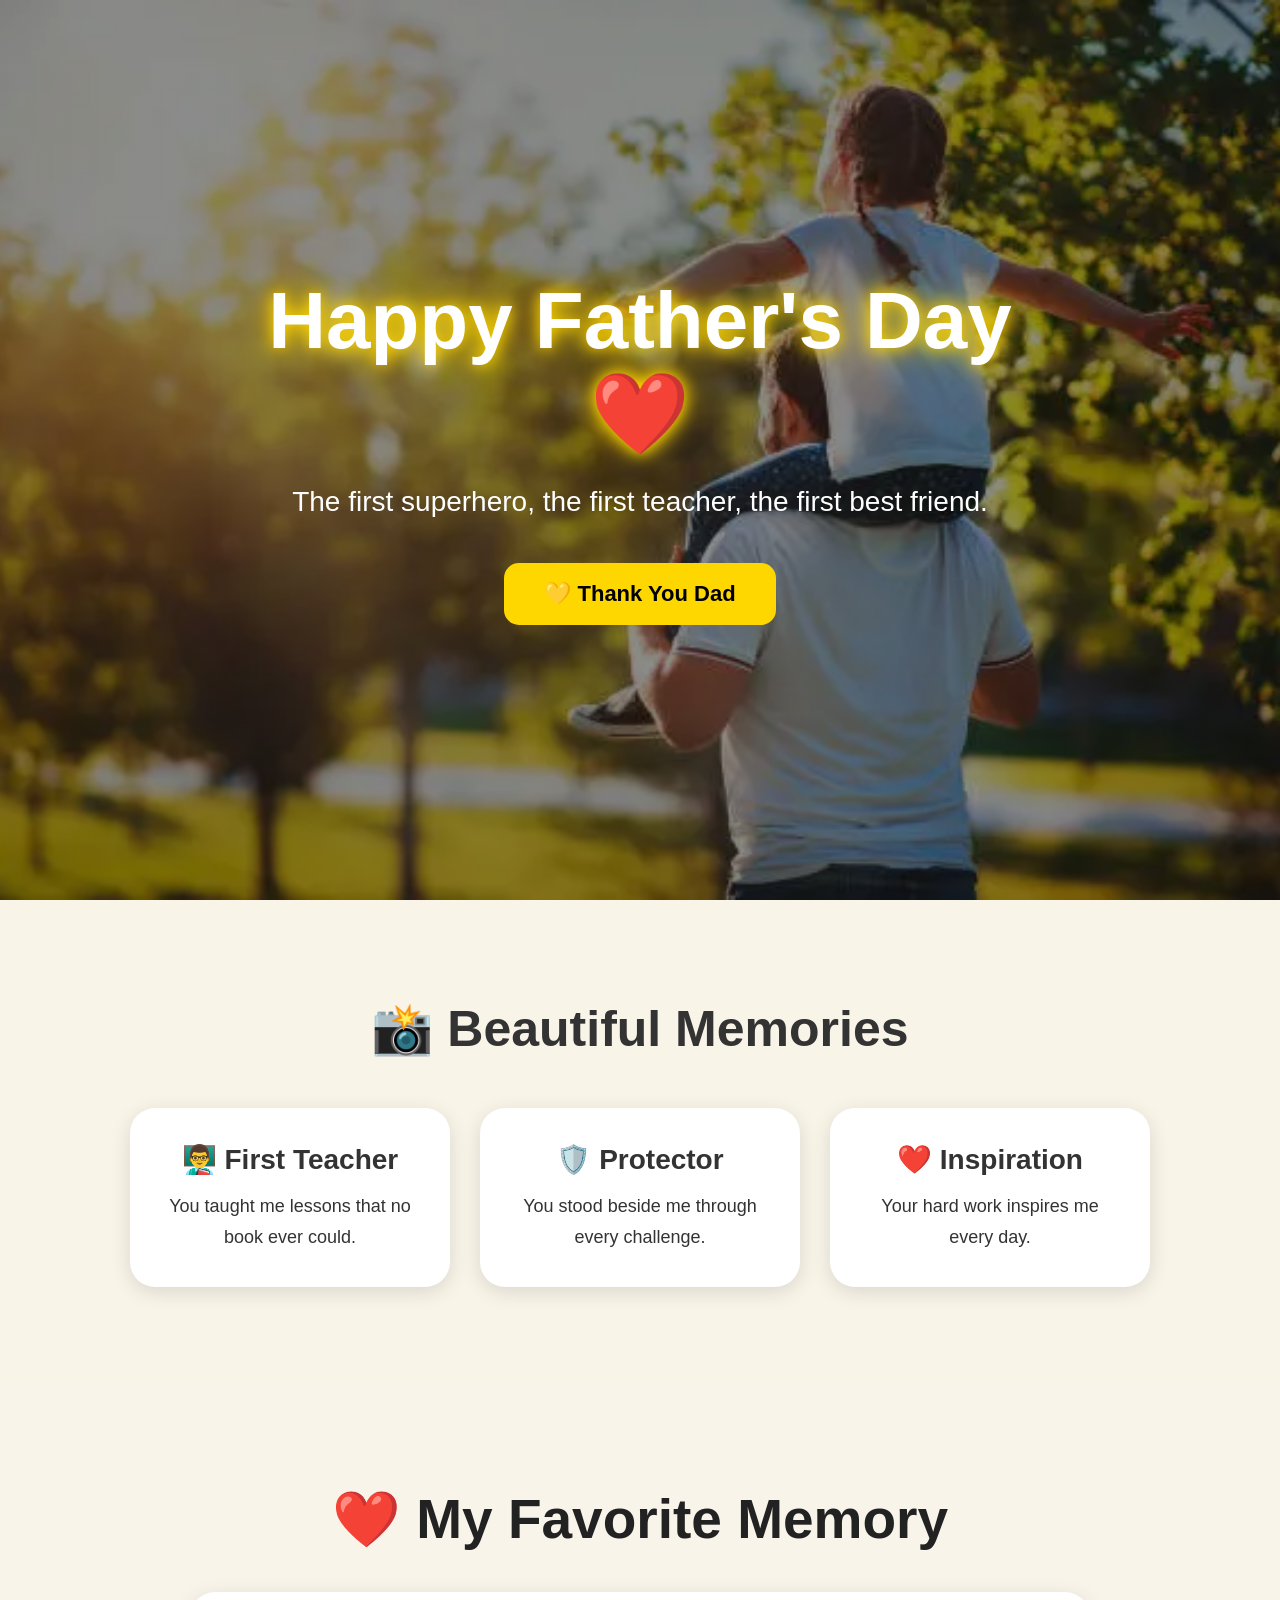
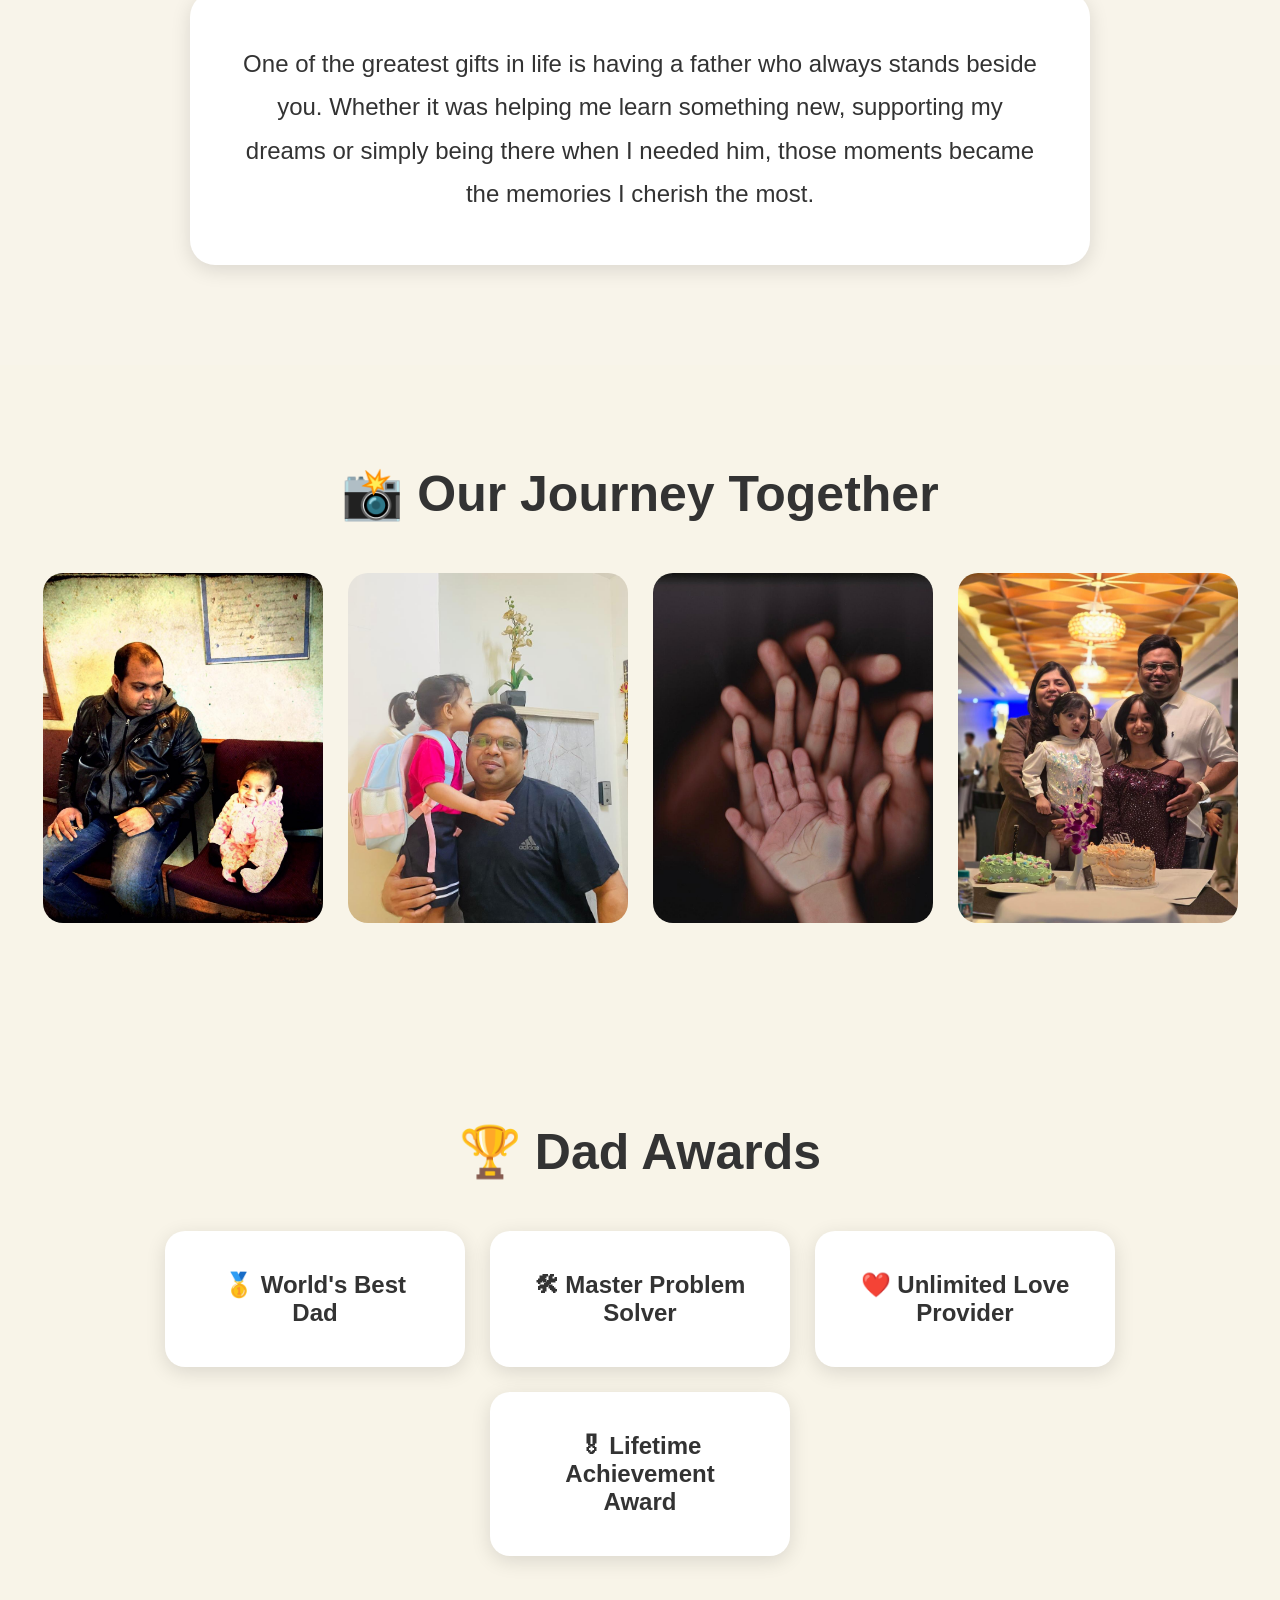
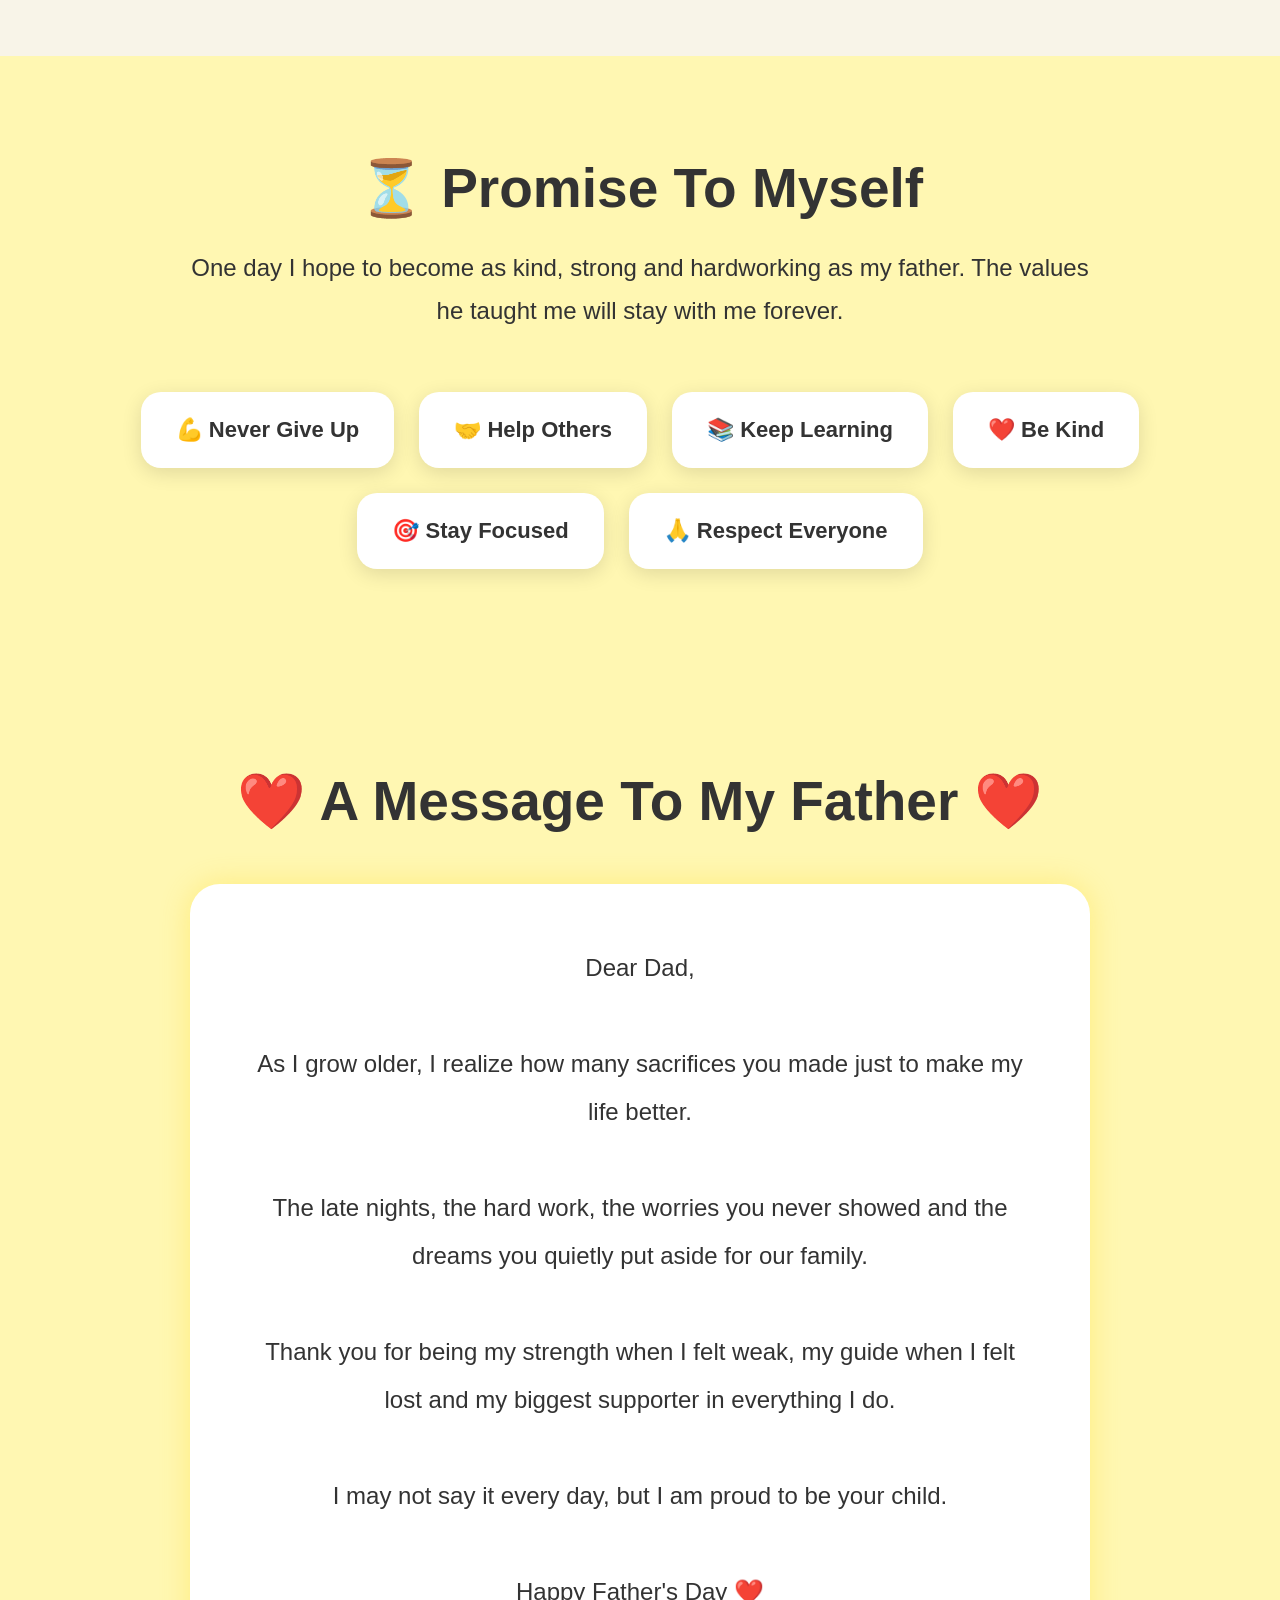
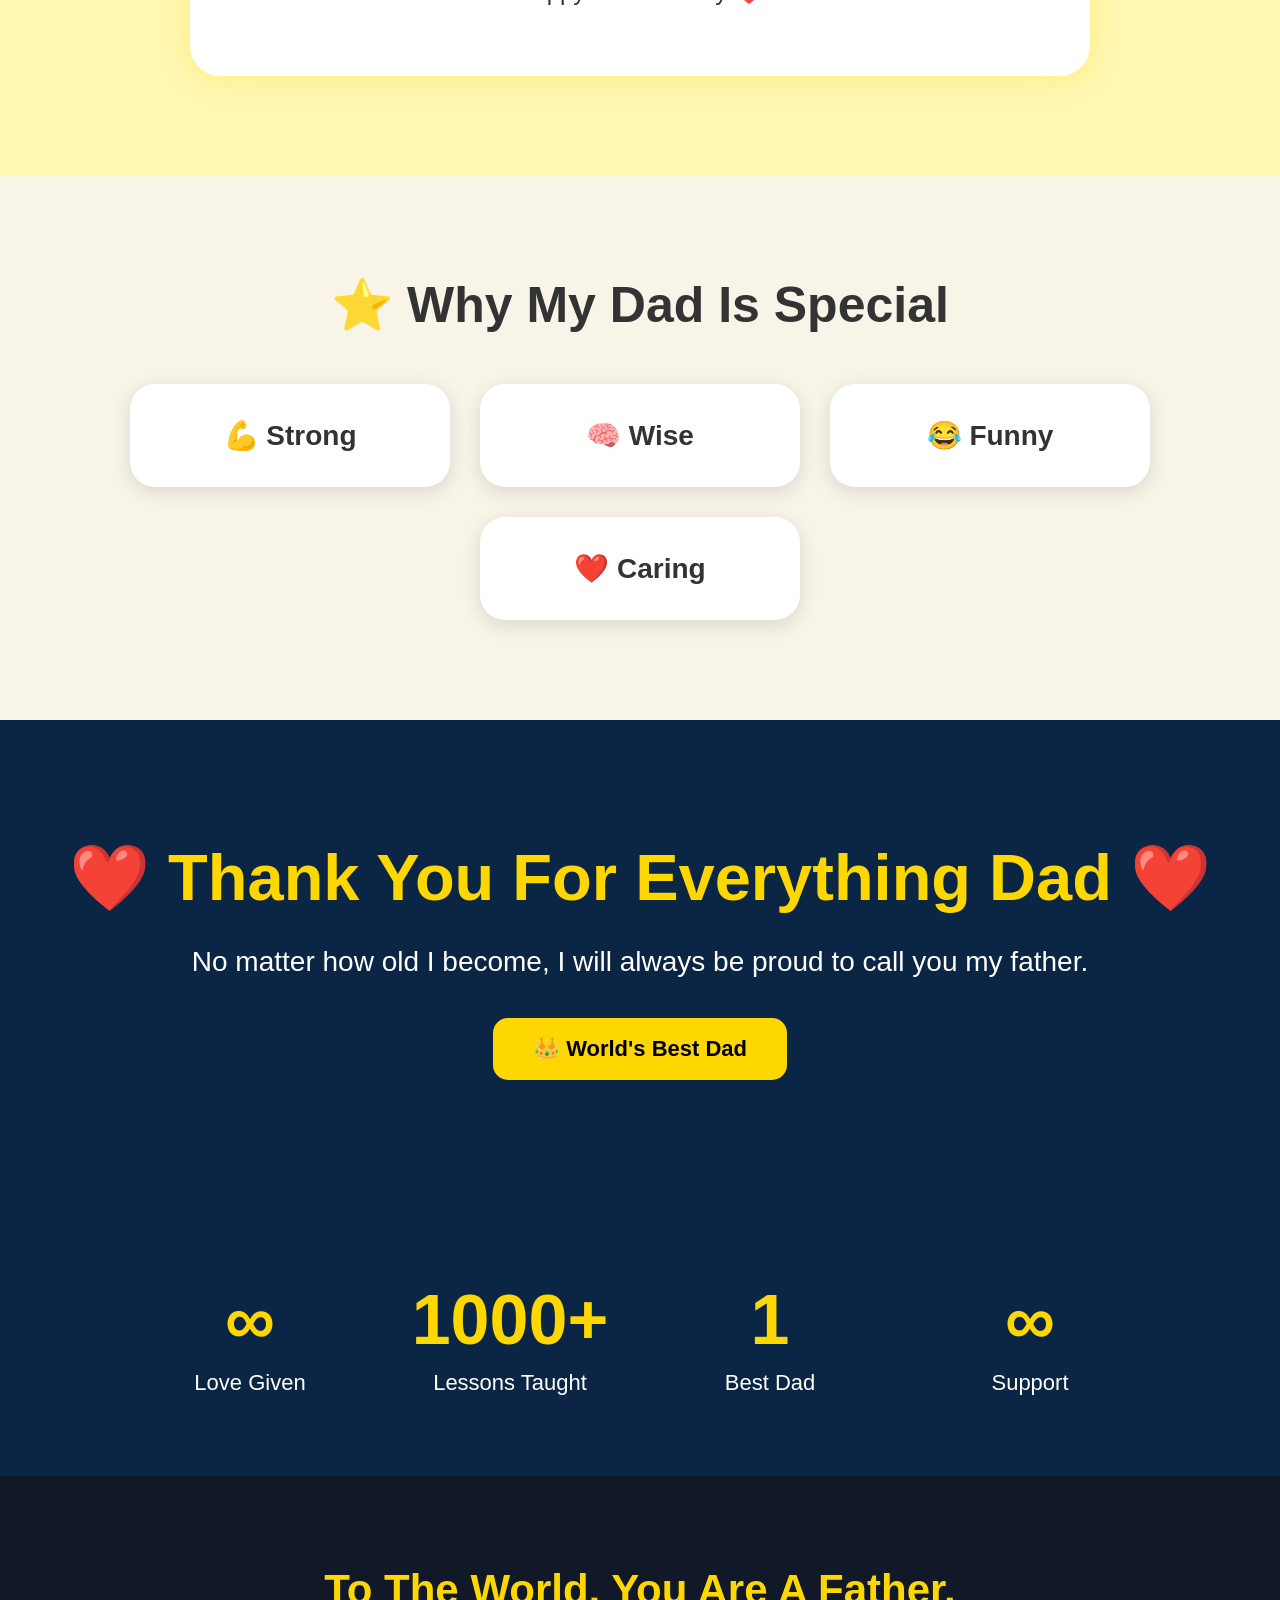
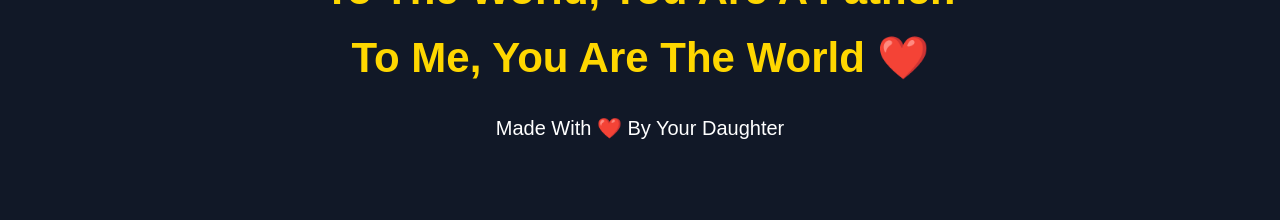
==== index.html @ c0ed647f "Rename Father.html to index.html" ====
<!DOCTYPE html>
<html lang="en">

<head>
    <meta charset="UTF-8">
    <meta name="viewport" content="width=device-width, initial-scale=1.0">
    <title>Happy Father's Day ❤️</title>
    <link rel="stylesheet" href="Father.css">
</head>

<body>
    <section class="hero">
        <div class="overlay">
            <h1>Happy Father's Day ❤️</h1>
            <p>
                The first superhero, the first teacher,
                the first best friend.
            </p>

            <button onclick="openLovePopup()">
                💛 Thank You Dad
            </button>
        </div>
    </section>

    <section class="memories">
        <h2>📸 Beautiful Memories</h2>
        <div class="cards">
            <div class="card">
                <h3>👨‍🏫 First Teacher</h3>
                <p>
                    You taught me lessons that no book ever could.
                </p>
            </div>

            <div class="card">
                <h3>🛡️ Protector</h3>
                <p>
                    You stood beside me through every challenge.
                </p>
            </div>

            <div class="card">
                <h3>❤️ Inspiration</h3>
                <p>
                    Your hard work inspires me every day.
                </p>
            </div>
        </div>
    </section>

    <section class="memory-story">
        <h2>❤️ My Favorite Memory</h2>
        <div class="story-box">
            <p>
                One of the greatest gifts in life is having a father who
                always stands beside you.

                Whether it was helping me learn something new,
                supporting my dreams or simply being there when I needed him,
                those moments became the memories I cherish the most.
            </p>
        </div>
    </section>

    <section class="gallery">
        <h2>📸 Our Journey Together</h2>

        <div class="gallery-container">
            <img src="Dad1.jpeg">
            <img src="Dad2.jpeg">
            <img src="Dad3.jpeg">
            <img src="Dad4.jpeg">
        </div>
    </section>

    <section class="awards">
        <h2>🏆 Dad Awards</h2>
        <div class="award-cards">
            <div class="award-card">
                🥇 World's Best Dad
            </div>

            <div class="award-card">
                🛠 Master Problem Solver
            </div>

            <div class="award-card">
                ❤️ Unlimited Love Provider
            </div>

            <div class="award-card">
                🎖 Lifetime Achievement Award
            </div>
        </div>
    </section>

    <section class="dad-values">
        <h2>⏳ Promise To Myself</h2>
        <p class="promise-text">
            One day I hope to become as kind, strong and hardworking
            as my father. The values he taught me will stay with me forever.
        </p>

        <div class="values-container">
            <div class="value-card">💪 Never Give Up</div>
            <div class="value-card">🤝 Help Others</div>
            <div class="value-card">📚 Keep Learning</div>
            <div class="value-card">❤️ Be Kind</div>
            <div class="value-card">🎯 Stay Focused</div>
            <div class="value-card">🙏 Respect Everyone</div>
        </div>
    </section>

    <section class="emotional-section">
        <h2>❤️ A Message To My Father ❤️</h2>

        <div class="emotional-box">
            <p>
                Dear Dad,
                <br><br>
                As I grow older, I realize how many sacrifices you made
                just to make my life better.
                <br><br>
                The late nights, the hard work, the worries you never
                showed and the dreams you quietly put aside for our family.
                <br><br>
                Thank you for being my strength when I felt weak,
                my guide when I felt lost and my biggest supporter
                in everything I do.
                <br><br>
                I may not say it every day,
                but I am proud to be your child.
                <br><br>
                Happy Father's Day ❤️
            </p>
        </div>
    </section>

    <section class="special">
        <h2>⭐ Why My Dad Is Special</h2>
        <div class="cards">
            <div class="card">💪 Strong</div>
            <div class="card">🧠 Wise</div>
            <div class="card">😂 Funny</div>
            <div class="card">❤️ Caring</div>
        </div>
    </section>

    <section class="final-thanks">
        <h1>❤️ Thank You For Everything Dad ❤️</h1>

        <p>
            No matter how old I become,
            I will always be proud to call you my father.
        </p>

        <button>
            👑 World's Best Dad
        </button>
    </section>

    <section class="impact">
        <div class="impact-box">
            <h1>∞</h1>
            <p>Love Given</p>
        </div>

        <div class="impact-box">
            <h1>1000+</h1>
            <p>Lessons Taught</p>
        </div>

        <div class="impact-box">
            <h1>1</h1>
            <p>Best Dad</p>
        </div>

        <div class="impact-box">
            <h1>∞</h1>
            <p>Support</p>
        </div>
    </section>

    <footer>
        <h2>
            To The World, You Are A Father.
            <br>
            To Me, You Are The World ❤️
        </h2>
        <p>
            Made With ❤️ By Your Daughter
        </p>
    </footer>

    <div class="popup" id="lovePopup">
        <div class="popup-content">
            <span class="close" onclick="closeLovePopup()">
                ×
            </span>

            <h2>❤️ Thank You Dad ❤️</h2>
            <p>
                You are my first hero,
                my greatest teacher
                and my forever inspiration.
                <br><br>
                Happy Father's Day 💛
            </p>
        </div>
    </div>

    <script src="Father.js"></script>
</body>
</html>
---- Father.css ----
* {
    margin: 0;
    padding: 0;
    box-sizing: border-box;
    font-family: Arial, sans-serif;
}

body {
    background: #f8f4e8;
    color: #333;
}

/* HERO */
.hero {
    height: 100vh;
    background:
        linear-gradient(rgba(0, 0, 0, .45),
            rgba(0, 0, 0, .45)),
        url("hero.webp") center/cover;
    display: flex;
    justify-content: center;
    align-items: center;
    text-align: center;
    color: white;
}

.overlay {
    max-width: 900px;
    padding: 20px;
}

.hero h1 {
    font-size: 80px;
    margin-bottom: 20px;
    text-shadow:
        0 0 15px gold,
        0 0 30px gold;
}

.hero p {
    font-size: 28px;
    margin-bottom: 40px;
    line-height: 1.5;
}

.hero button {
    background: #ffd700;
    border: none;
    padding: 18px 40px;
    border-radius: 15px;
    font-size: 22px;
    font-weight: bold;
    cursor: pointer;
    transition: .3s;
}

.hero button:hover {
    transform: scale(1.08);
    box-shadow:
        0 0 20px gold,
        0 0 40px gold;
}

/* MEMORIES */
.memories {
    padding: 100px 40px;
    text-align: center;
}

.memories h2 {
    font-size: 50px;
    margin-bottom: 50px;
}

.cards {
    display: flex;
    justify-content: center;
    gap: 30px;
    flex-wrap: wrap;
}

.card {
    width: 320px;
    background: white;
    padding: 35px;
    border-radius: 25px;
    box-shadow:
        0 5px 20px rgba(0, 0, 0, .12);
    transition: .3s;
}

.card:hover {
    transform: translateY(-10px);
    box-shadow:
        0 0 25px gold;
}

.card h3 {
    margin-bottom: 15px;
    font-size: 28px;
}

.card p {
    font-size: 18px;
    line-height: 1.7;
}

/* LETTER */
.letter {
    padding: 100px 20px;
    display: flex;
    justify-content: center;
}

.letter-box {
    max-width: 900px;
    background: rgba(255, 255, 255, .85);
    backdrop-filter: blur(10px);
    padding: 50px;
    border-radius: 30px;
    text-align: center;
    box-shadow:
        0 0 30px rgba(255, 215, 0, .25);
}

.letter-box h2 {
    font-size: 45px;
    margin-bottom: 30px;
}

.letter-box p {
    font-size: 22px;
    line-height: 2;
}

/* SPECIAL */
.special {
    padding: 100px 20px;
    text-align: center;
}

.special h2 {
    font-size: 50px;
    margin-bottom: 50px;
}

.special .card {
    font-size: 28px;
    font-weight: bold;
}

/* IMPACT */
.impact {
    background: #0b2545;
    color: white;
    padding: 80px 20px;
    display: flex;
    justify-content: center;
    gap: 60px;
    flex-wrap: wrap;
    text-align: center;
}

.impact-box {
    min-width: 200px;
}

.impact-box h1 {
    font-size: 70px;
    color: #ffd700;
    margin-bottom: 10px;
}

.impact-box p {
    font-size: 22px;
}

/* FOOTER */
footer {
    background: #111827;
    color: white;
    text-align: center;
    padding: 80px 20px;
}

footer h2 {
    font-size: 42px;
    line-height: 1.6;
    margin-bottom: 25px;
    color: #ffd700;
}

footer p {
    font-size: 20px;
}

/* POPUP */
.popup {
    display: none;
    position: fixed;
    top: 0;
    left: 0;
    width: 100%;
    height: 100%;
    background: rgba(0, 0, 0, .75);
    justify-content: center;
    align-items: center;
    z-index: 9999;
}

.popup-content {
    background: white;
    width: 500px;
    padding: 40px;
    border-radius: 25px;
    text-align: center;
    position: relative;
}

.popup-content h2 {
    font-size: 35px;
    margin-bottom: 20px;
}

.popup-content p {
    font-size: 22px;
    line-height: 1.8;
}

.close {
    position: absolute;
    top: 15px;
    right: 25px;
    font-size: 35px;
    cursor: pointer;
}

/* MOBILE */
@media(max-width:768px) {
    .hero h1 {
        font-size: 50px;
    }

    .hero p {
        font-size: 20px;
    }

    .memories h2,
    .special h2,
    .letter-box h2 {
        font-size: 35px;
    }

    .impact-box h1 {
        font-size: 50px;
    }

    footer h2 {
        font-size: 30px;
    }
}

.emotional-section {
    padding: 100px 20px;
    text-align: center;
    background: #fff7b2;
}

.emotional-section h2 {
    font-size: 55px;
    margin-bottom: 50px;
}

.emotional-box {
    max-width: 900px;
    margin: auto;
    background: white;
    padding: 60px;
    border-radius: 30px;
    box-shadow:
        0 0 30px rgba(255, 215, 0, .3);
}

.emotional-box p {
    font-size: 24px;
    line-height: 2;
}

.gallery {
    padding: 100px 20px;
    text-align: center;
}

.gallery h2 {
    font-size: 50px;
    margin-bottom: 50px;
}

.gallery-container {
    display: flex;
    justify-content: center;
    gap: 25px;
    flex-wrap: wrap;
}

.gallery-container img {
    width: 280px;
    height: 350px;
    object-fit: cover;
    border-radius: 20px;
    transition: .3s;
}

.gallery-container img:hover {
    transform: scale(1.05);
    box-shadow:
        0 0 25px gold;
}

.awards {
    padding: 100px 20px;
    text-align: center;
}

.awards h2 {
    font-size: 50px;
    margin-bottom: 50px;
}

.award-cards {
    display: flex;
    justify-content: center;
    gap: 25px;
    flex-wrap: wrap;
}

.award-card {
    width: 300px;
    background: white;
    padding: 40px;
    border-radius: 20px;
    font-size: 24px;
    font-weight: bold;
    transition: .3s;
    box-shadow:
        0 5px 20px rgba(0, 0, 0, .12);
}

.award-card:hover {
    transform: translateY(-10px);
    box-shadow:
        0 0 25px gold;
}

.final-thanks {
    background: #0b2545;
    color: white;
    text-align: center;
    padding: 120px 20px;
}

.final-thanks h1 {
    font-size: 65px;
    margin-bottom: 30px;
    color: #ffd700;
}

.final-thanks p {
    font-size: 28px;
    margin-bottom: 40px;
}

.final-thanks button {
    background: #ffd700;
    border: none;
    padding: 18px 40px;
    border-radius: 15px;
    font-size: 22px;
    font-weight: bold;
}

.dad-values {
    padding: 100px 20px;
    text-align: center;
    background: #fff7b2;
}

.dad-values h2 {
    font-size: 55px;
    margin-bottom: 25px;
}

.promise-text {
    max-width: 900px;
    margin: auto;
    font-size: 24px;
    line-height: 1.8;
    margin-bottom: 60px;
}

.values-container {
    display: flex;
    justify-content: center;
    gap: 25px;
    flex-wrap: wrap;
}

.value-card {
    background: white;
    padding: 25px 35px;
    border-radius: 20px;
    font-size: 22px;
    font-weight: bold;
    box-shadow: 0 5px 20px rgba(0, 0, 0, .12);
    transition: .3s;
}

.value-card:hover {
    transform: translateY(-8px);
    box-shadow: 0 0 20px gold;
}

.memory-story {
    padding: 100px 20px;
    text-align: center;
    background: #f8f4ea;
}

.memory-story h2 {
    font-size: 55px;
    margin-bottom: 40px;
    color: #222;
}

.story-box {
    max-width: 900px;
    margin: auto;
    background: white;
    padding: 50px;
    border-radius: 25px;
    box-shadow: 0 5px 20px rgba(0, 0, 0, .12);
}

.story-box p {
    font-size: 24px;
    line-height: 1.8;
    color: #333;
}

/*IT WAS 701 LINES OF CODE BEFORE*/
/*I DELETED 252 LINES FROM THIS(EXCESS LINES)*/
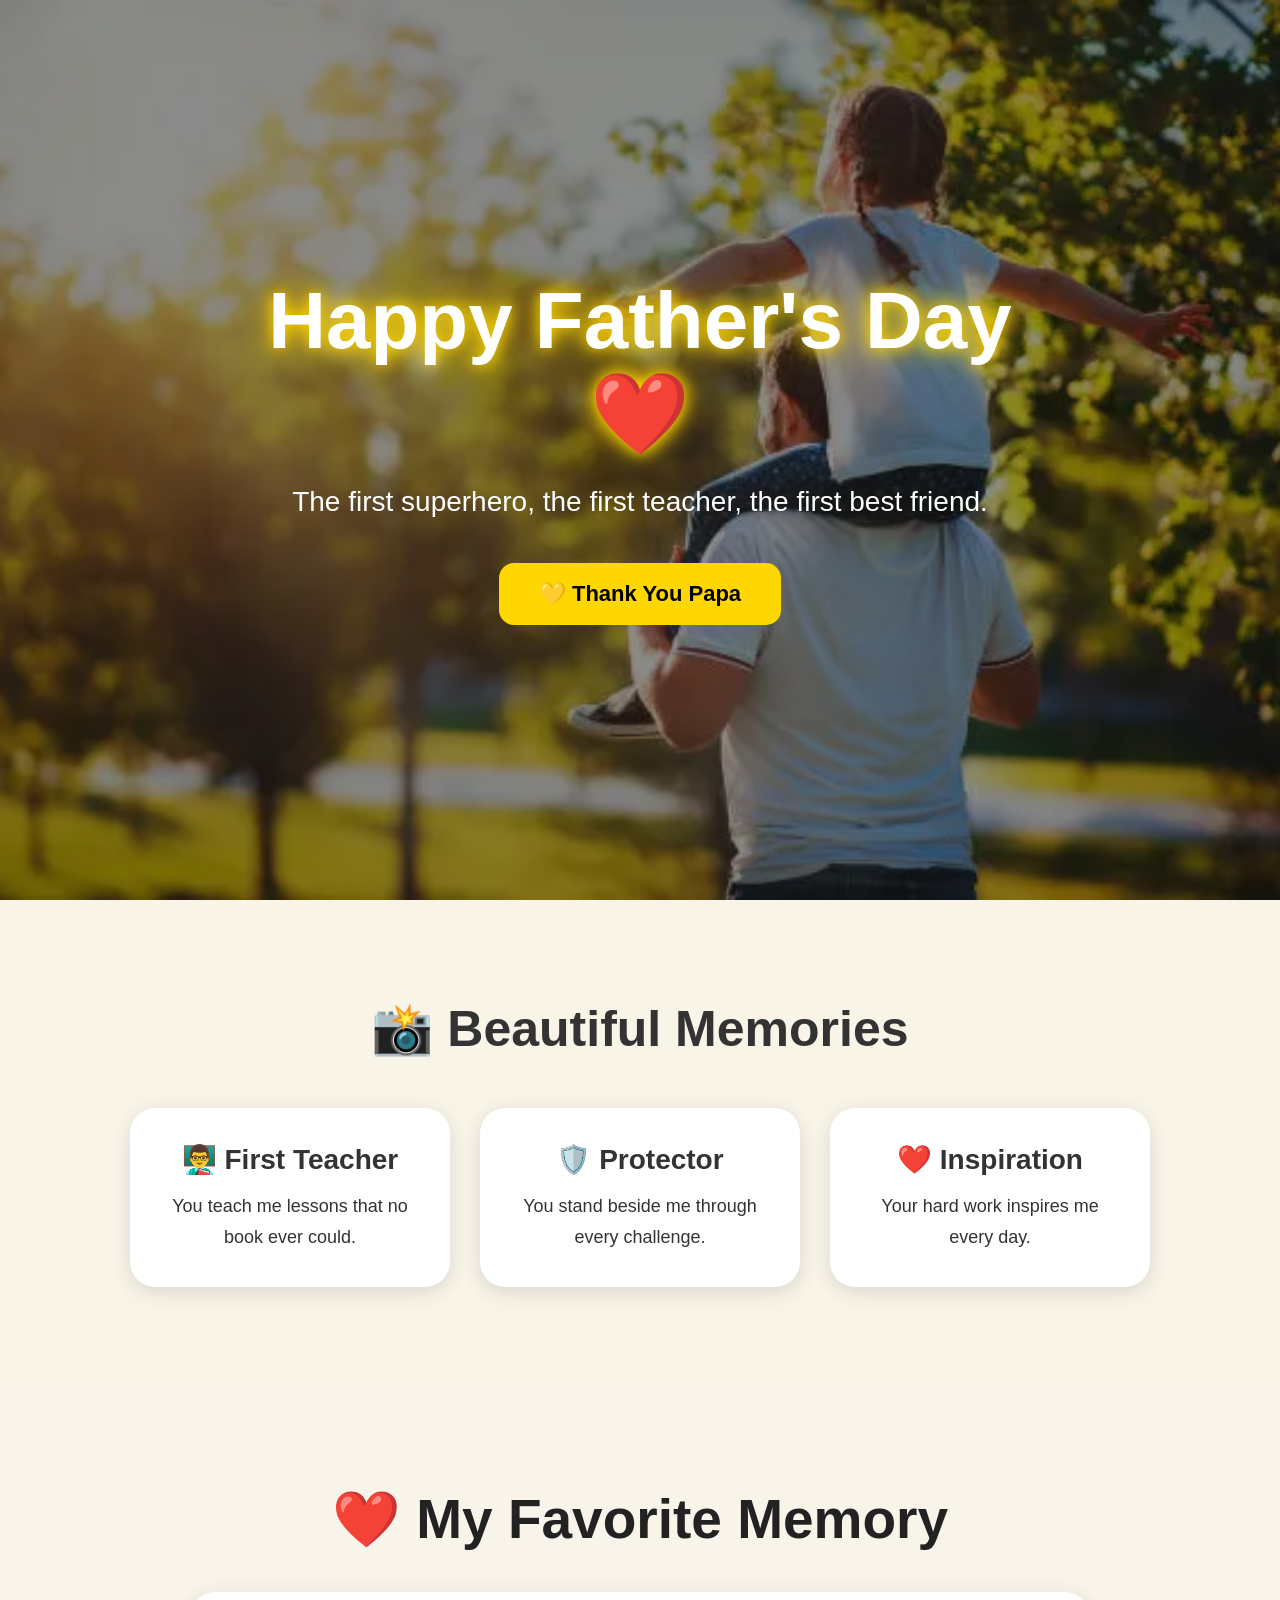
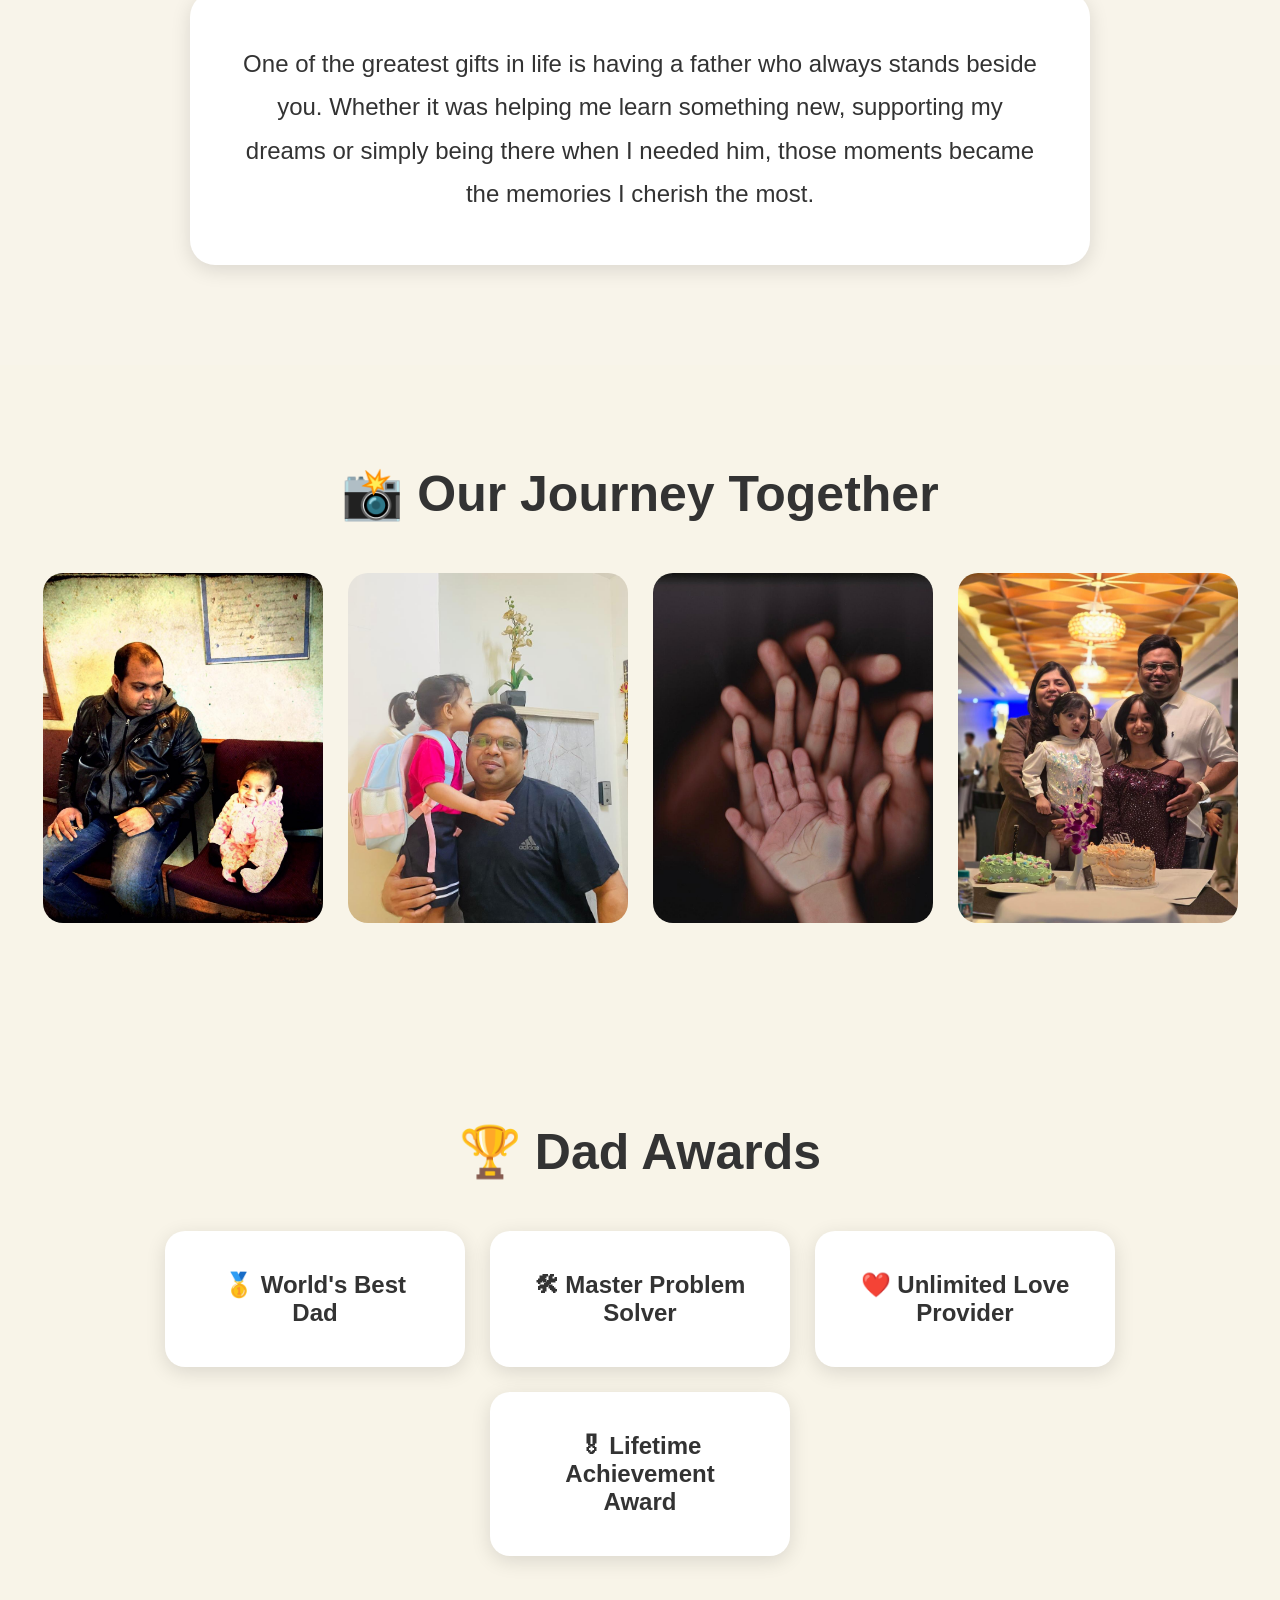
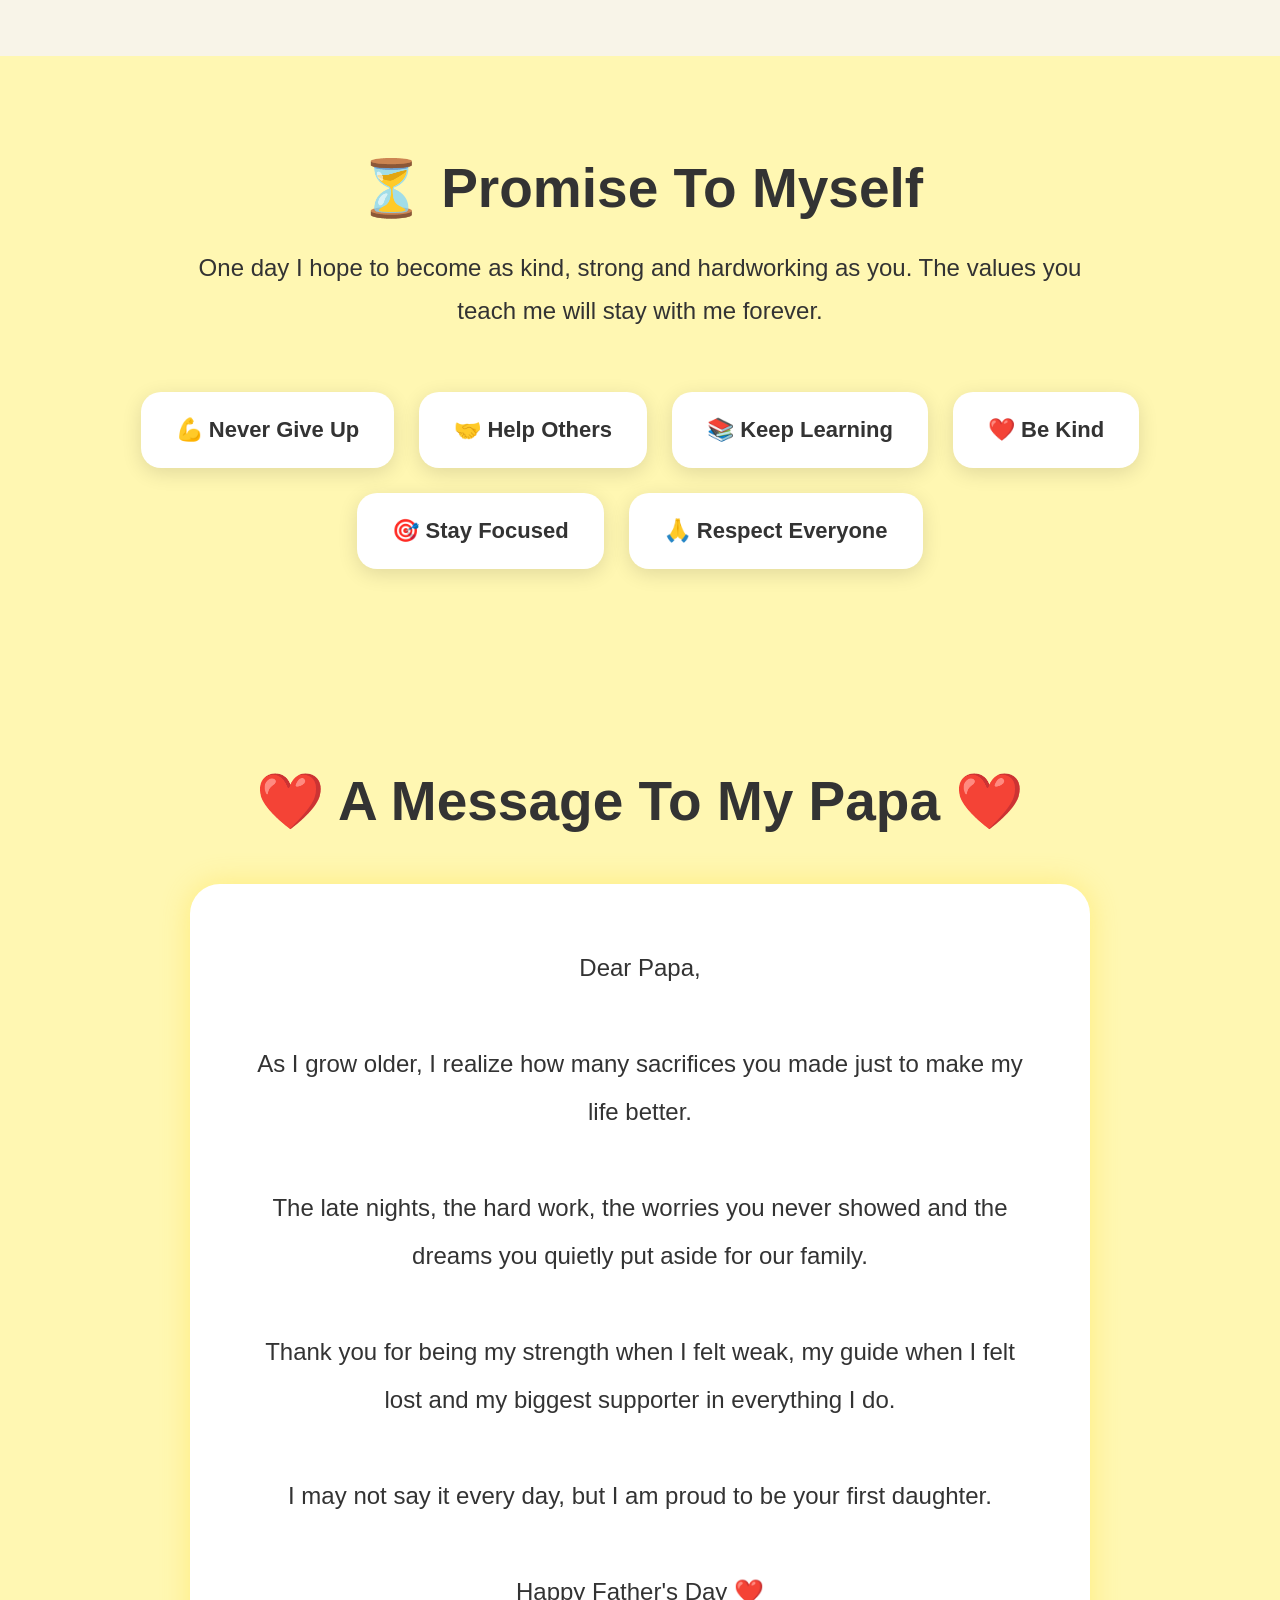
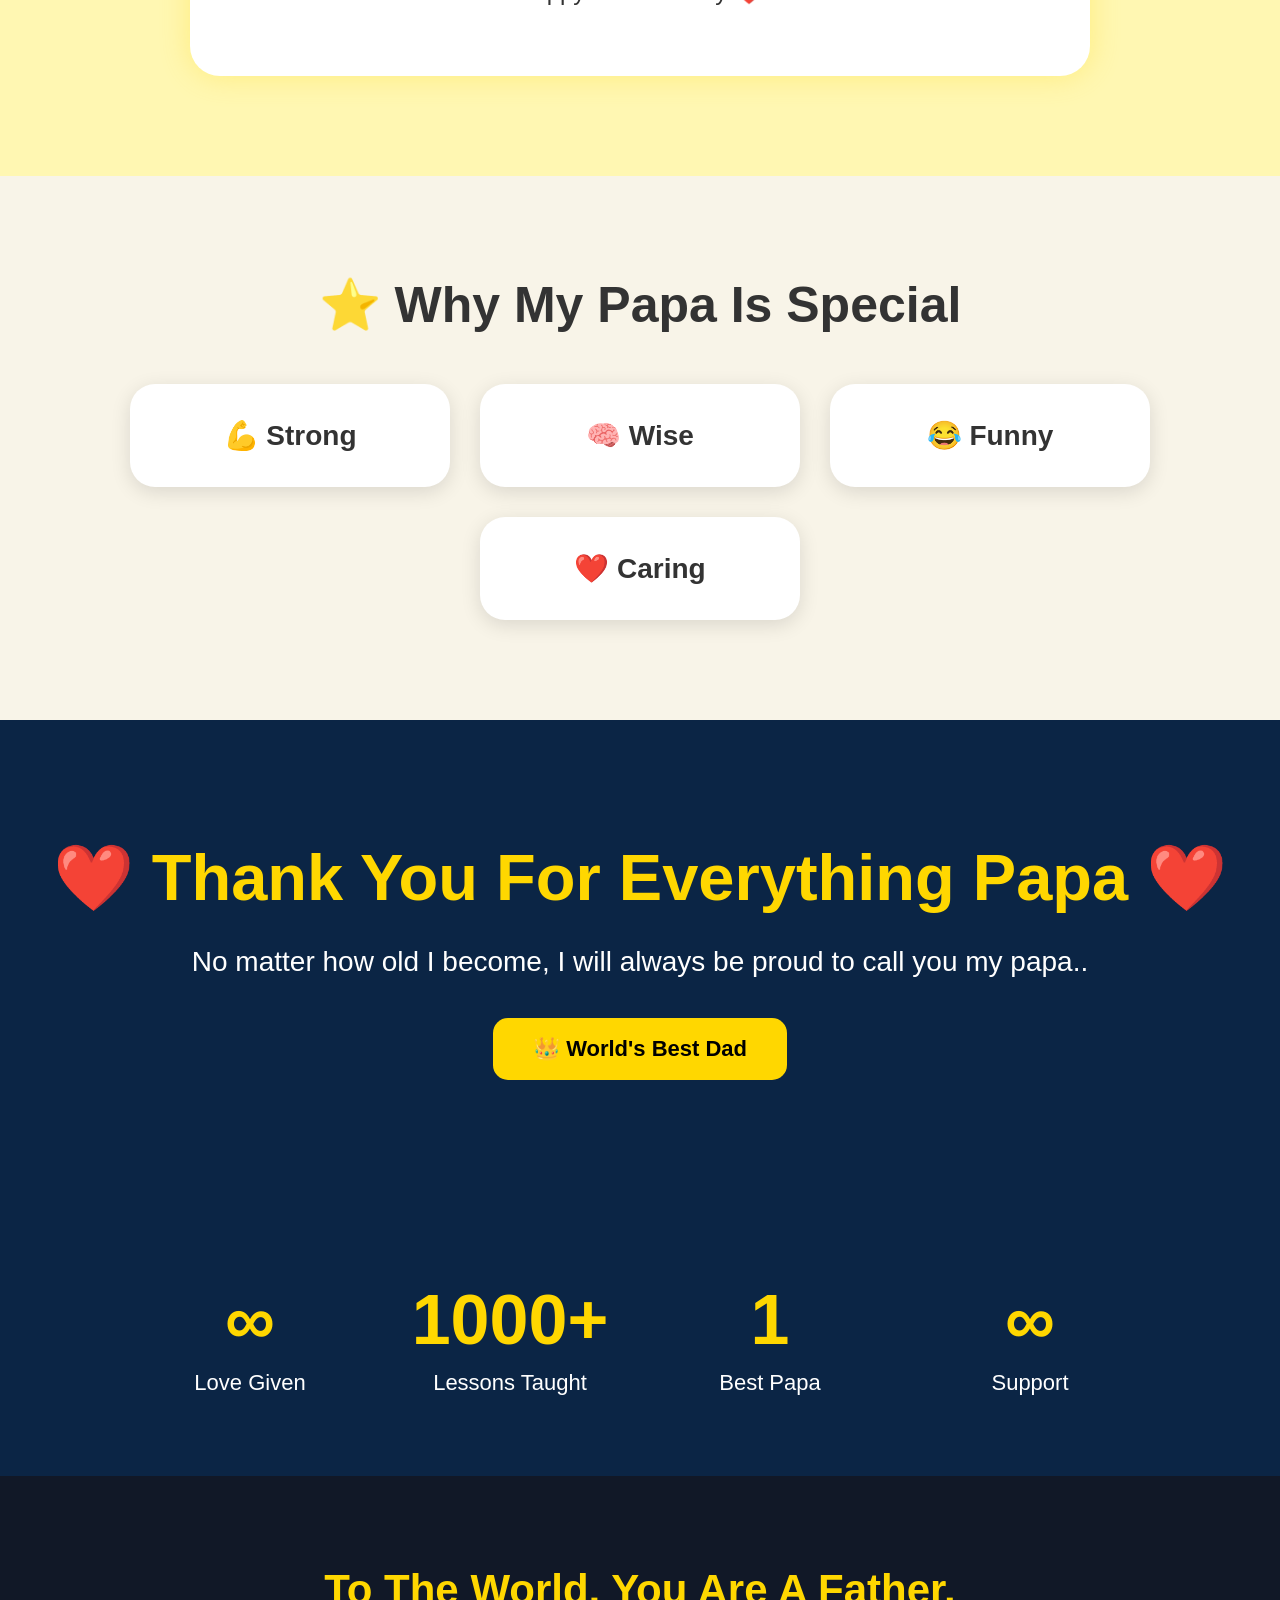
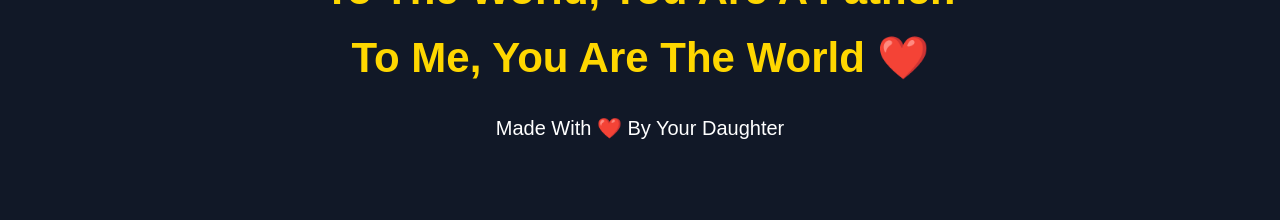
==== commit 6159e1c0: "Update index.html" ====
--- a/index.html
+++ b/index.html
@@ -18,7 +18,7 @@
             </p>
 
             <button onclick="openLovePopup()">
-                💛 Thank You Dad
+                💛 Thank You Papa
             </button>
         </div>
     </section>
@@ -29,14 +29,14 @@
             <div class="card">
                 <h3>👨‍🏫 First Teacher</h3>
                 <p>
-                    You taught me lessons that no book ever could.
+                    You teach me lessons that no book ever could.
                 </p>
             </div>
 
             <div class="card">
                 <h3>🛡️ Protector</h3>
                 <p>
-                    You stood beside me through every challenge.
+                    You stand beside me through every challenge.
                 </p>
             </div>
 
@@ -99,7 +99,7 @@
         <h2>⏳ Promise To Myself</h2>
         <p class="promise-text">
             One day I hope to become as kind, strong and hardworking
-            as my father. The values he taught me will stay with me forever.
+            as you. The values you teach me will stay with me forever.
         </p>
 
         <div class="values-container">
@@ -113,11 +113,11 @@
     </section>
 
     <section class="emotional-section">
-        <h2>❤️ A Message To My Father ❤️</h2>
+        <h2>❤️ A Message To My Papa ❤️</h2>
 
         <div class="emotional-box">
             <p>
-                Dear Dad,
+                Dear Papa,
                 <br><br>
                 As I grow older, I realize how many sacrifices you made
                 just to make my life better.
@@ -130,7 +130,7 @@
                 in everything I do.
                 <br><br>
                 I may not say it every day,
-                but I am proud to be your child.
+                but I am proud to be your first daughter.
                 <br><br>
                 Happy Father's Day ❤️
             </p>
@@ -138,7 +138,7 @@
     </section>
 
     <section class="special">
-        <h2>⭐ Why My Dad Is Special</h2>
+        <h2>⭐ Why My Papa Is Special</h2>
         <div class="cards">
             <div class="card">💪 Strong</div>
             <div class="card">🧠 Wise</div>
@@ -148,11 +148,11 @@
     </section>
 
     <section class="final-thanks">
-        <h1>❤️ Thank You For Everything Dad ❤️</h1>
+        <h1>❤️ Thank You For Everything Papa ❤️</h1>
 
         <p>
             No matter how old I become,
-            I will always be proud to call you my father.
+            I will always be proud to call you my papa..
         </p>
 
         <button>
@@ -173,7 +173,7 @@
 
         <div class="impact-box">
             <h1>1</h1>
-            <p>Best Dad</p>
+            <p>Best Papa</p>
         </div>
 
         <div class="impact-box">
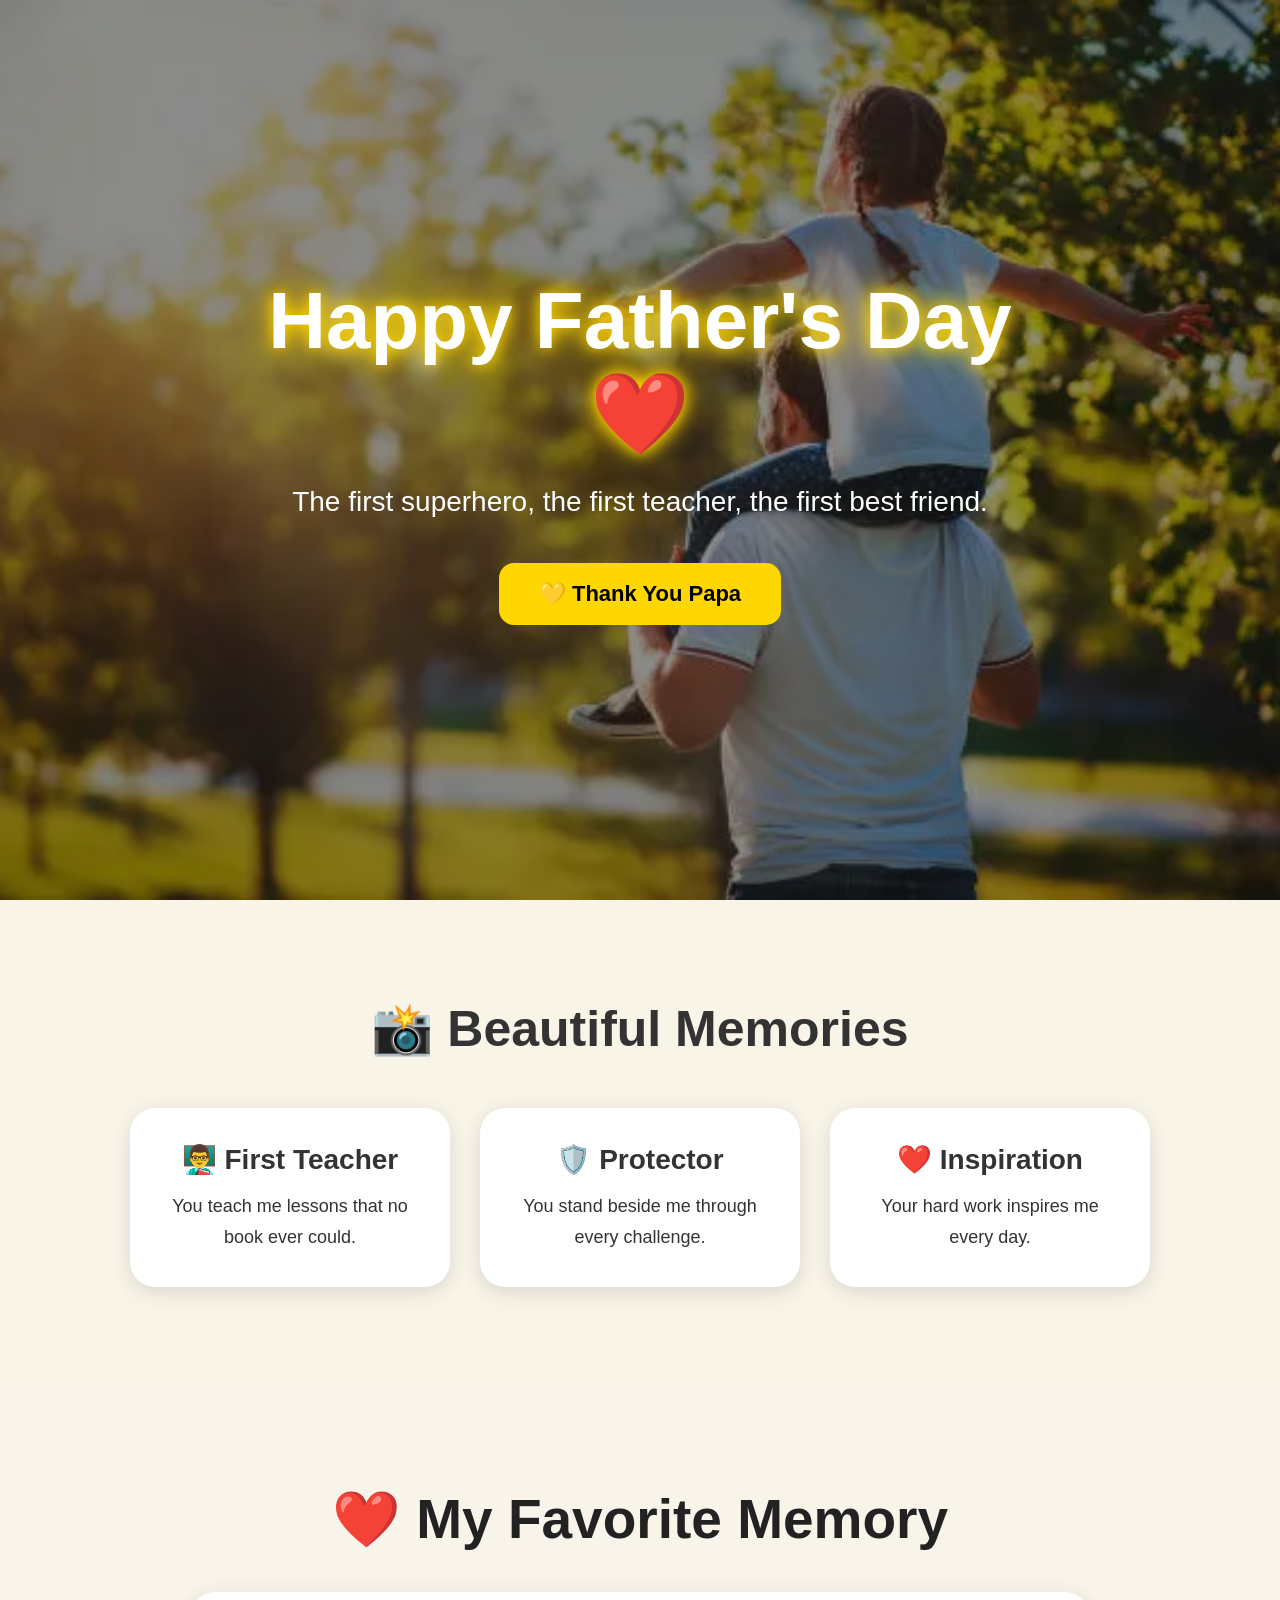
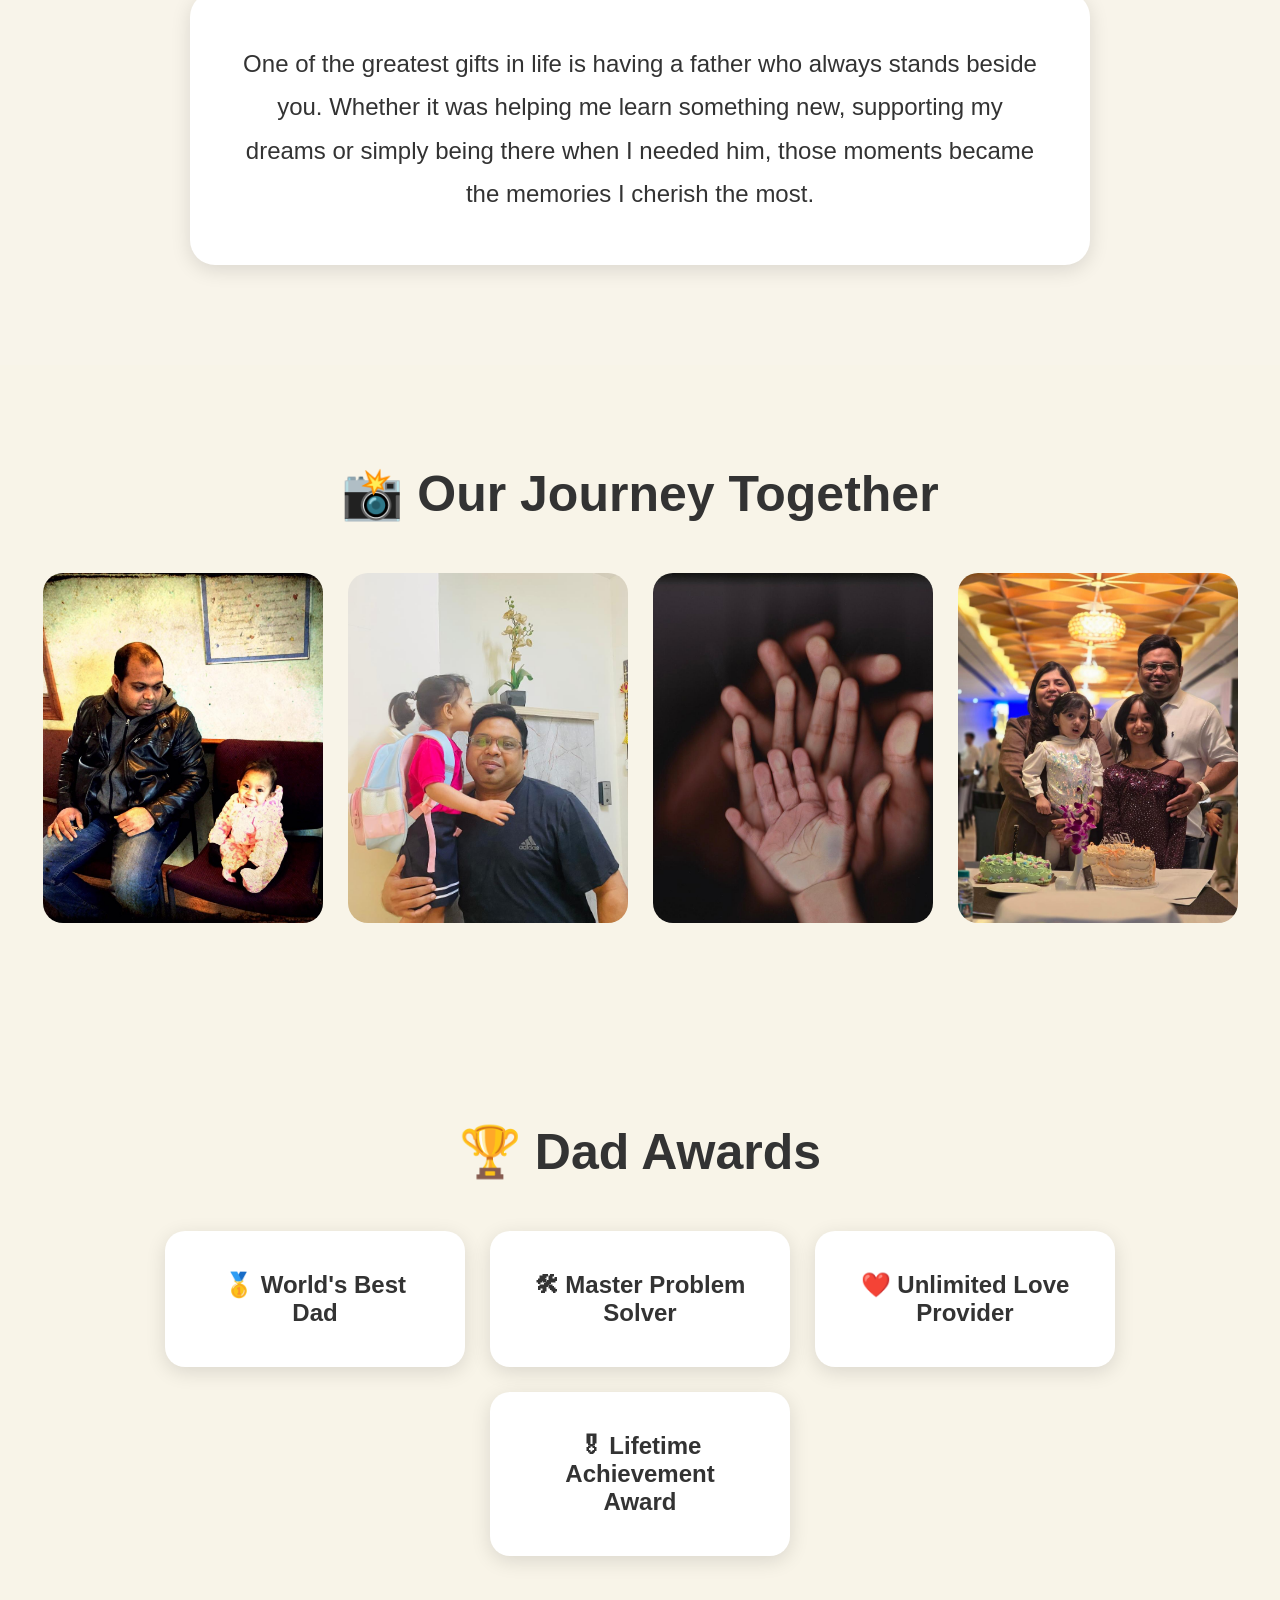
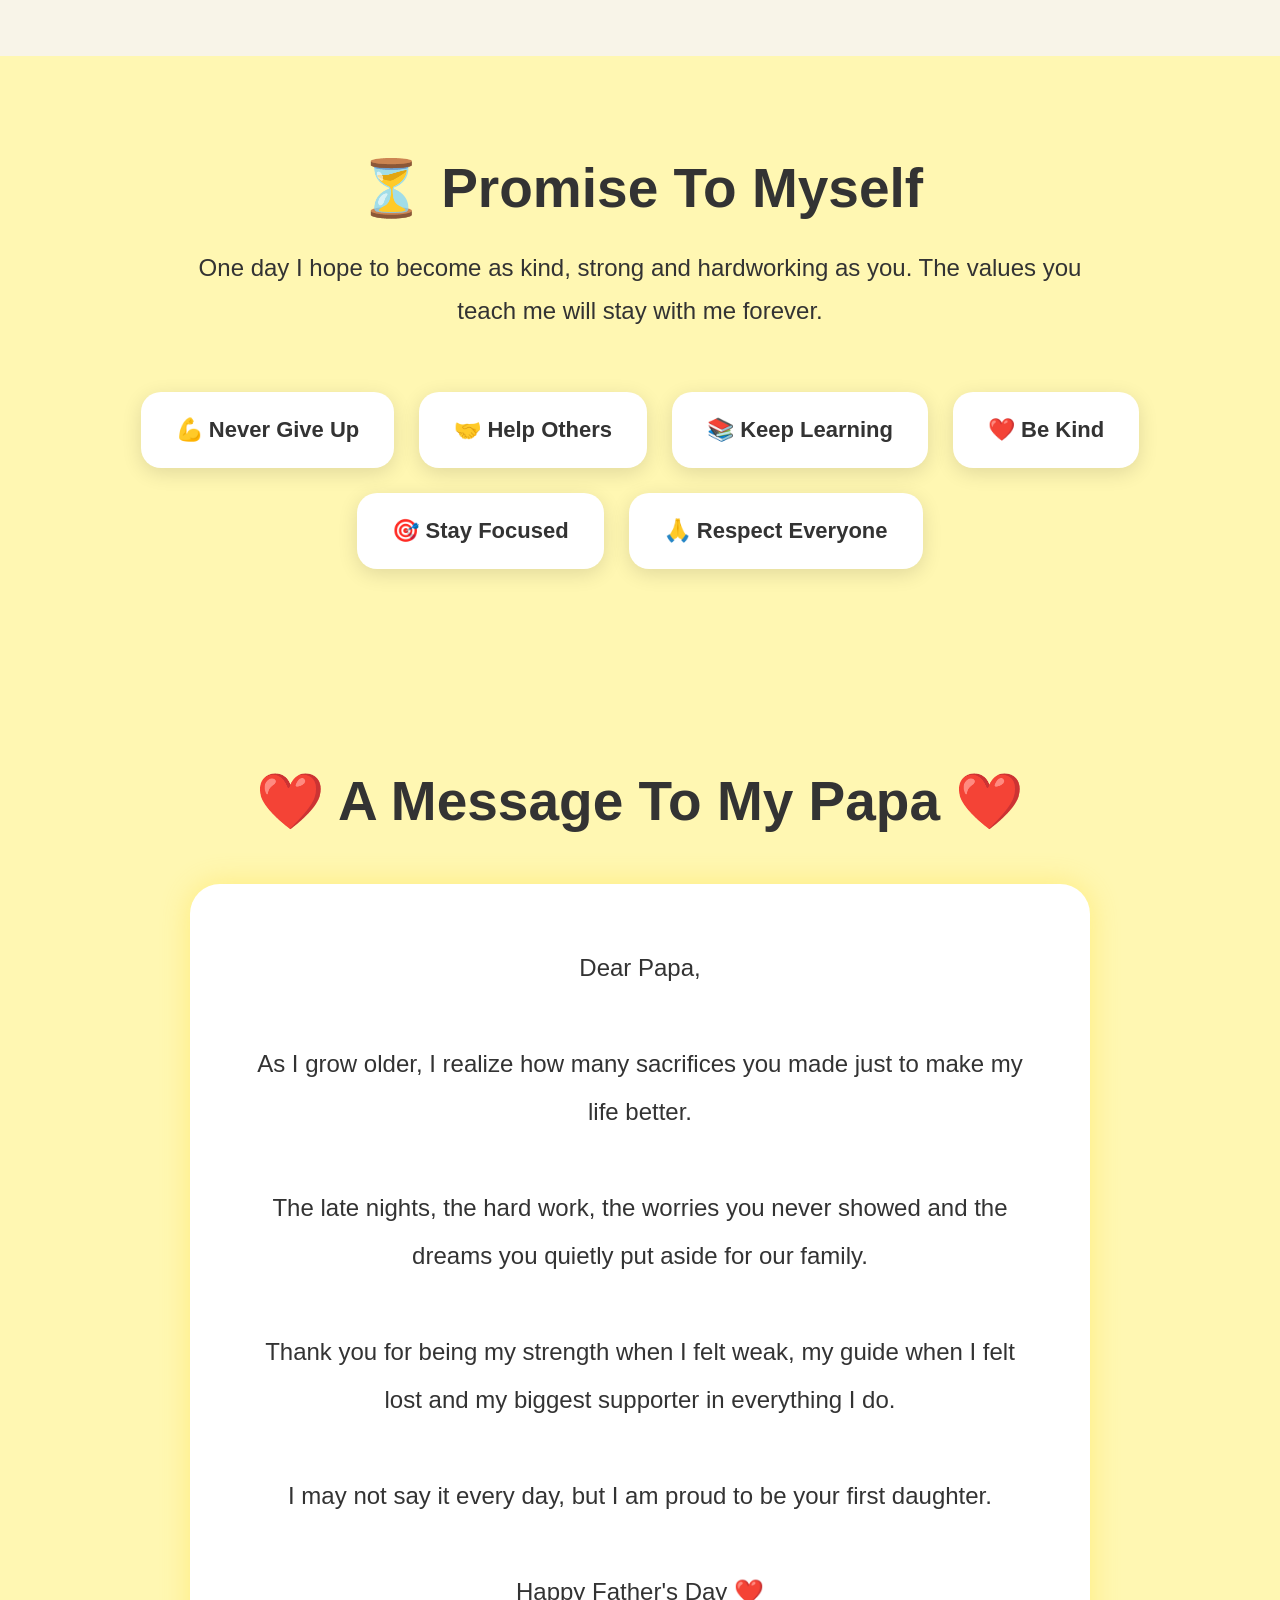
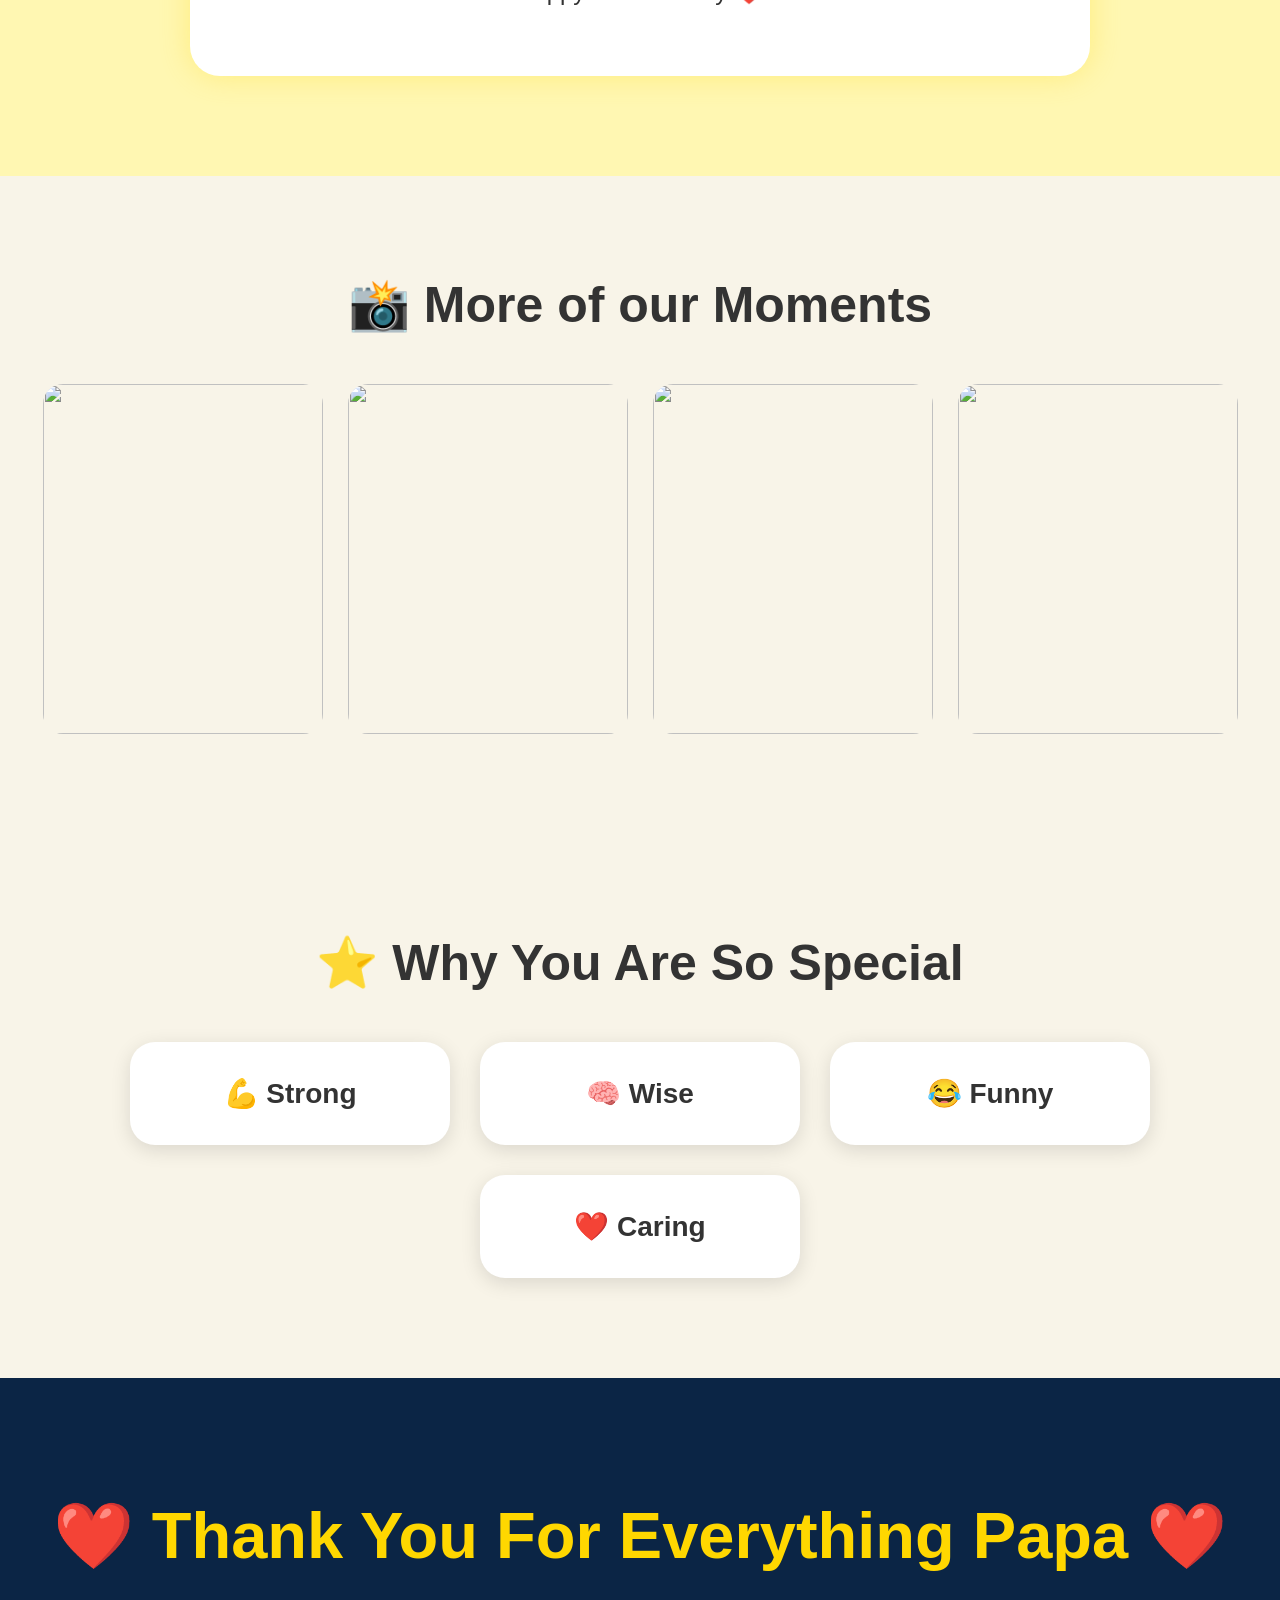
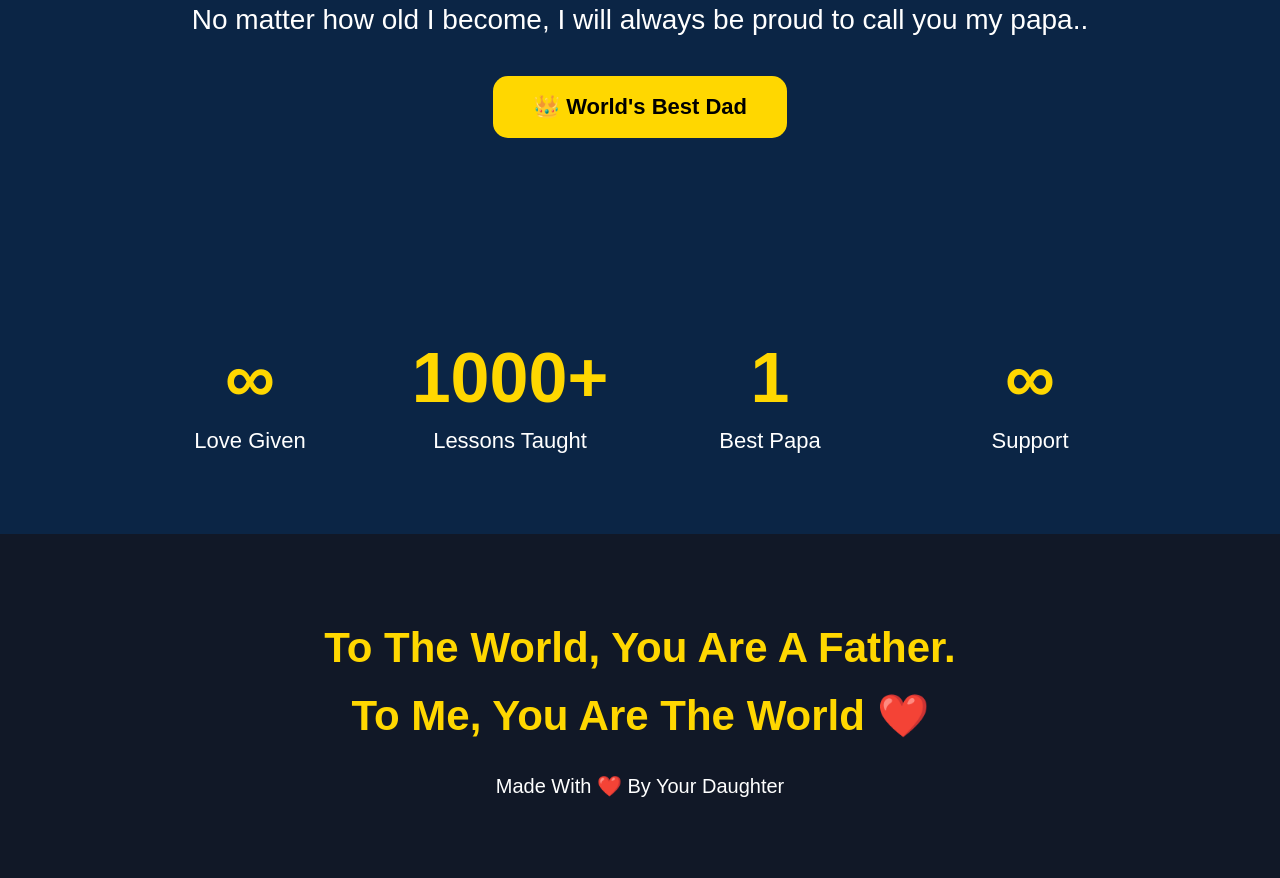
==== commit ea299b32: "Update index.html" ====
--- a/index.html
+++ b/index.html
@@ -137,8 +137,19 @@
         </div>
     </section>
 
+    <section class="gallery">
+        <h2>📸 More of our Moments</h2>
+
+        <div class="gallery-container">
+            <img src="Dad5.jpeg">
+            <img src="Dad6.jpeg">
+            <img src="Dad7.jpeg">
+            <img src="Dad8.jpeg">
+        </div>
+    </section>
+
     <section class="special">
-        <h2>⭐ Why My Papa Is Special</h2>
+        <h2>⭐ Why You Are So Special</h2>
         <div class="cards">
             <div class="card">💪 Strong</div>
             <div class="card">🧠 Wise</div>
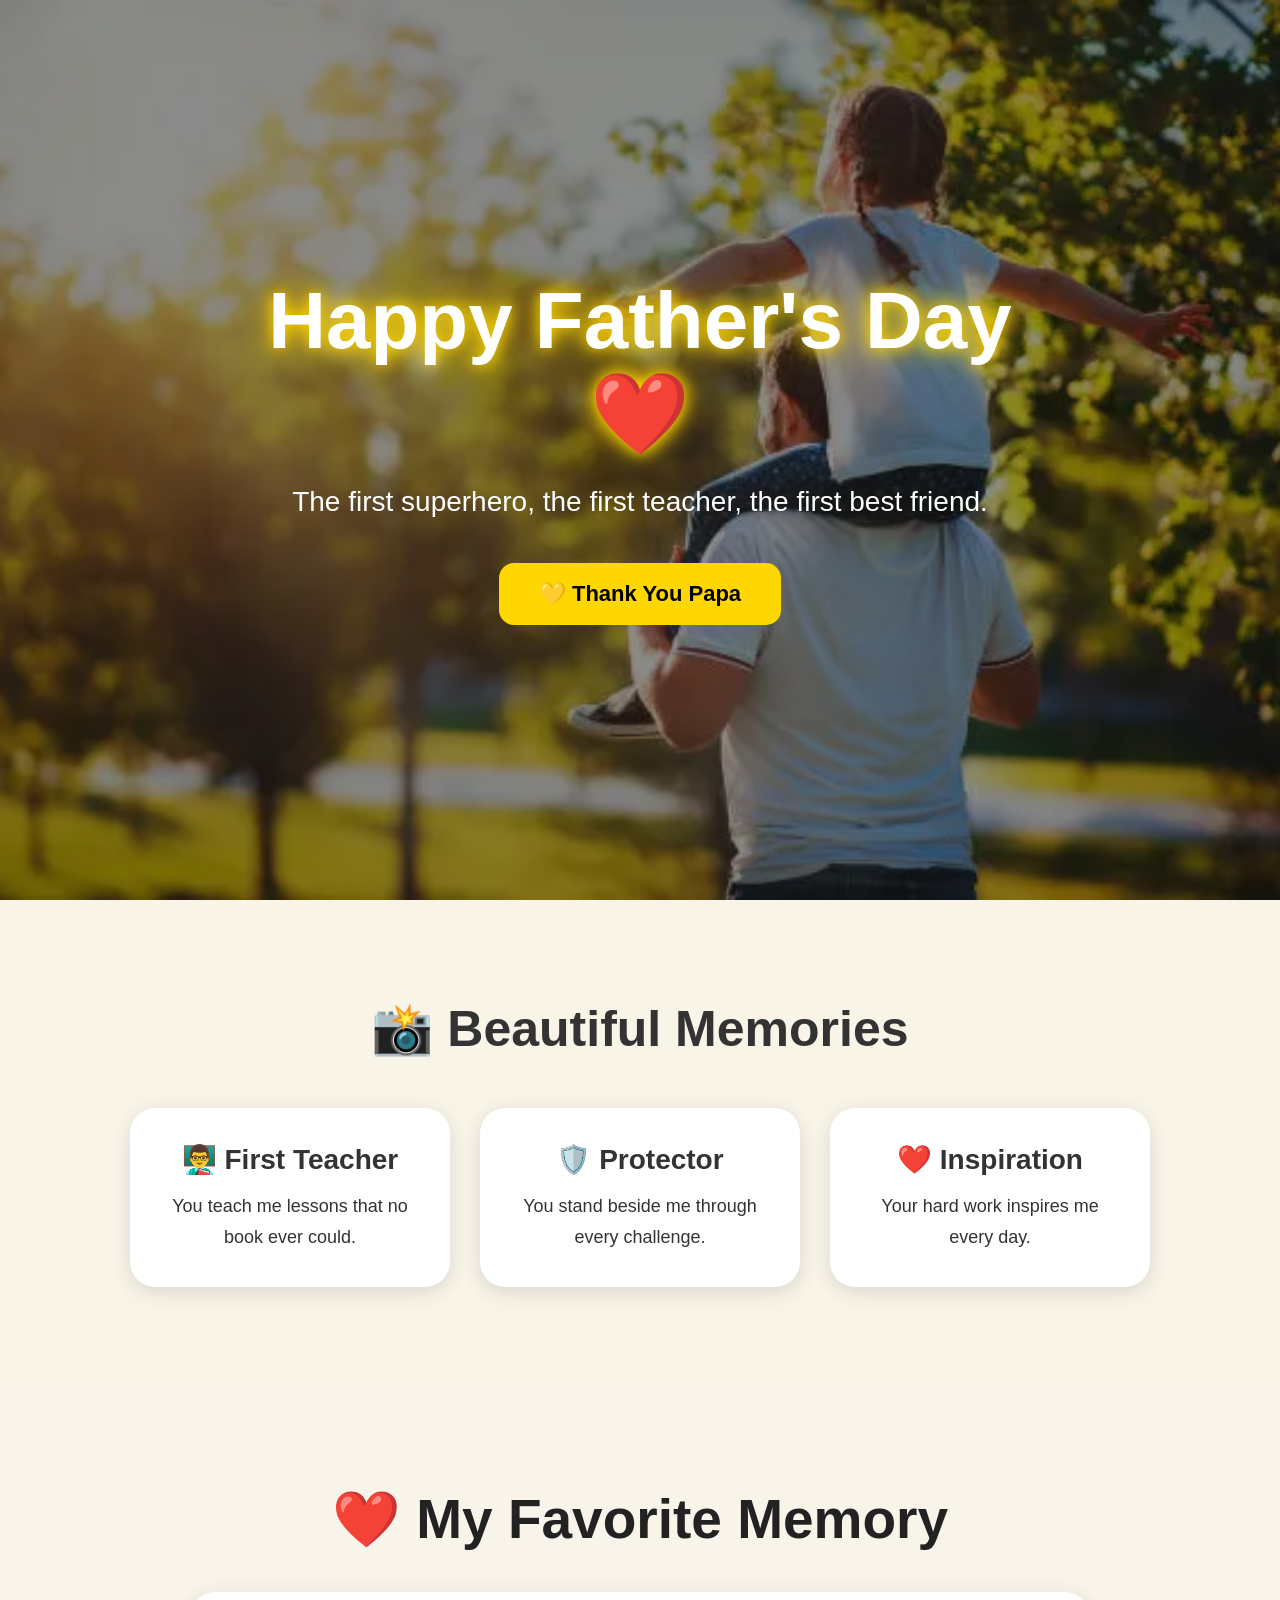
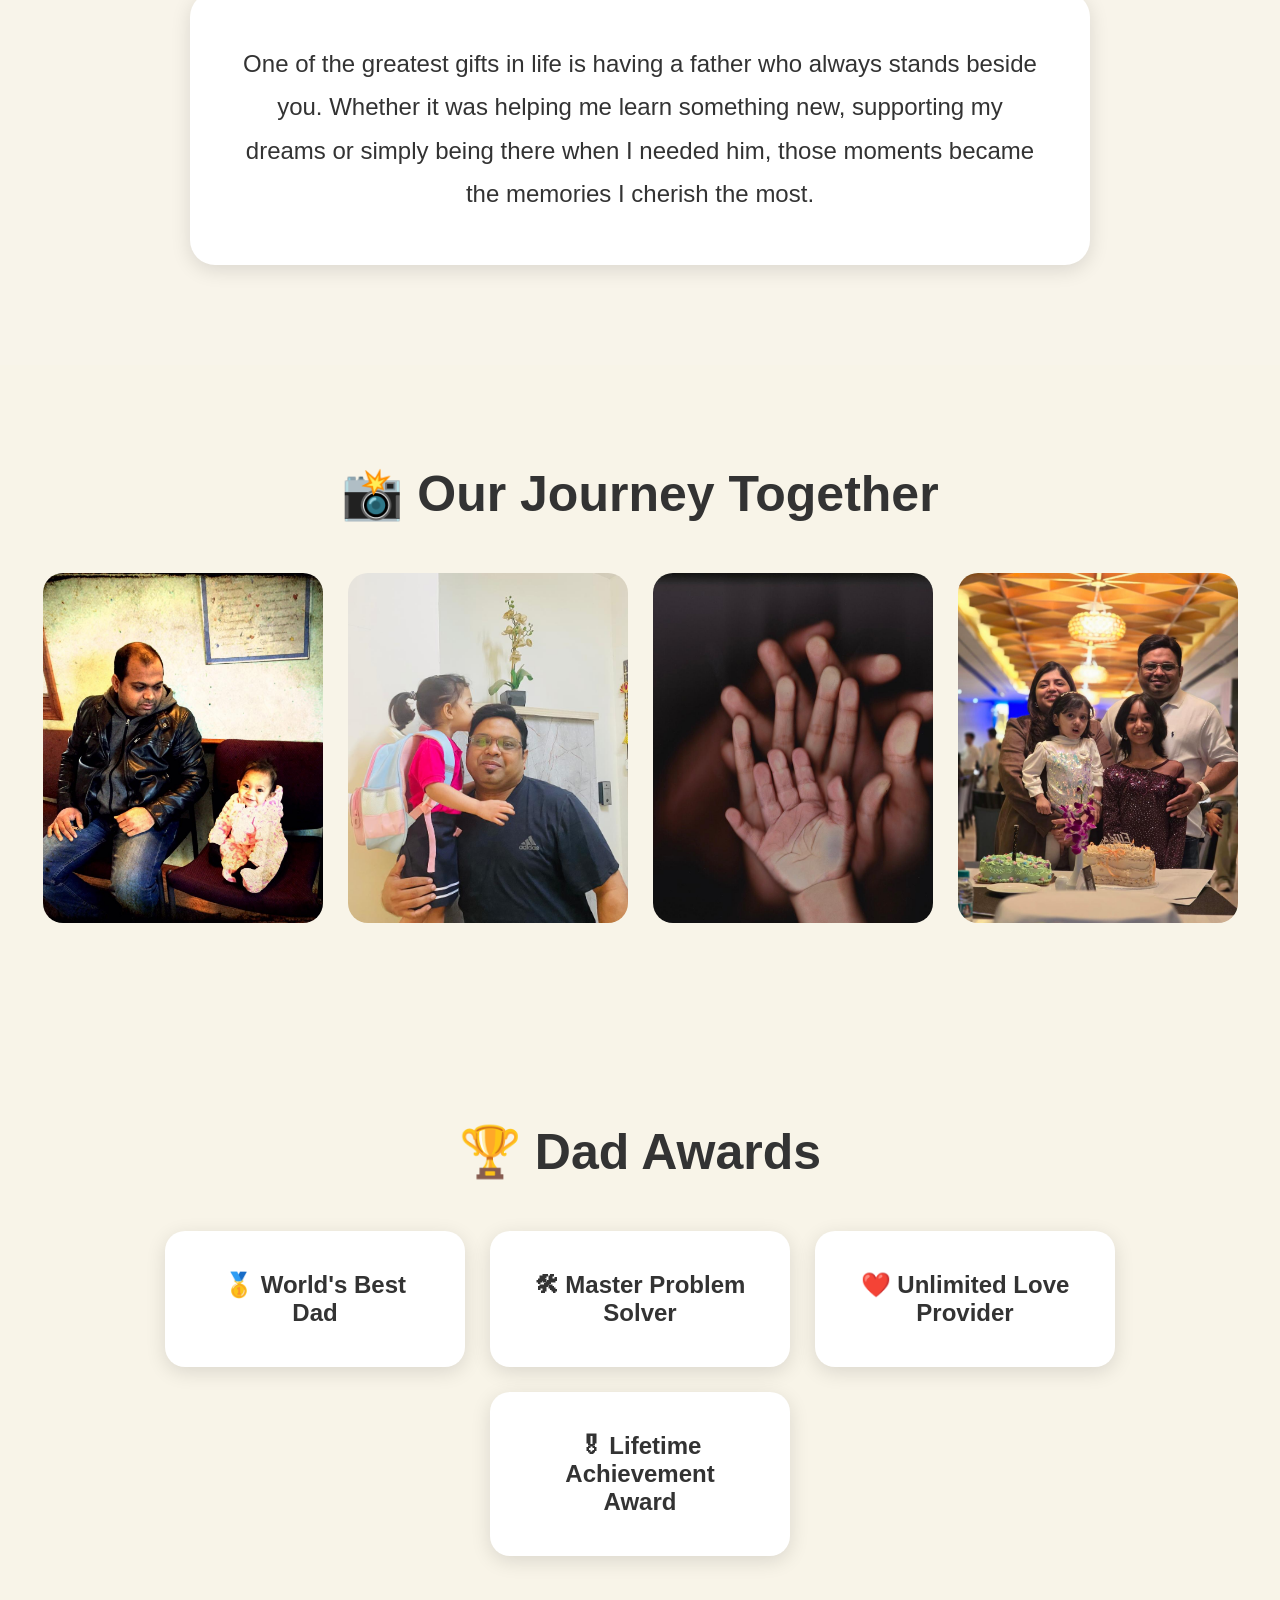
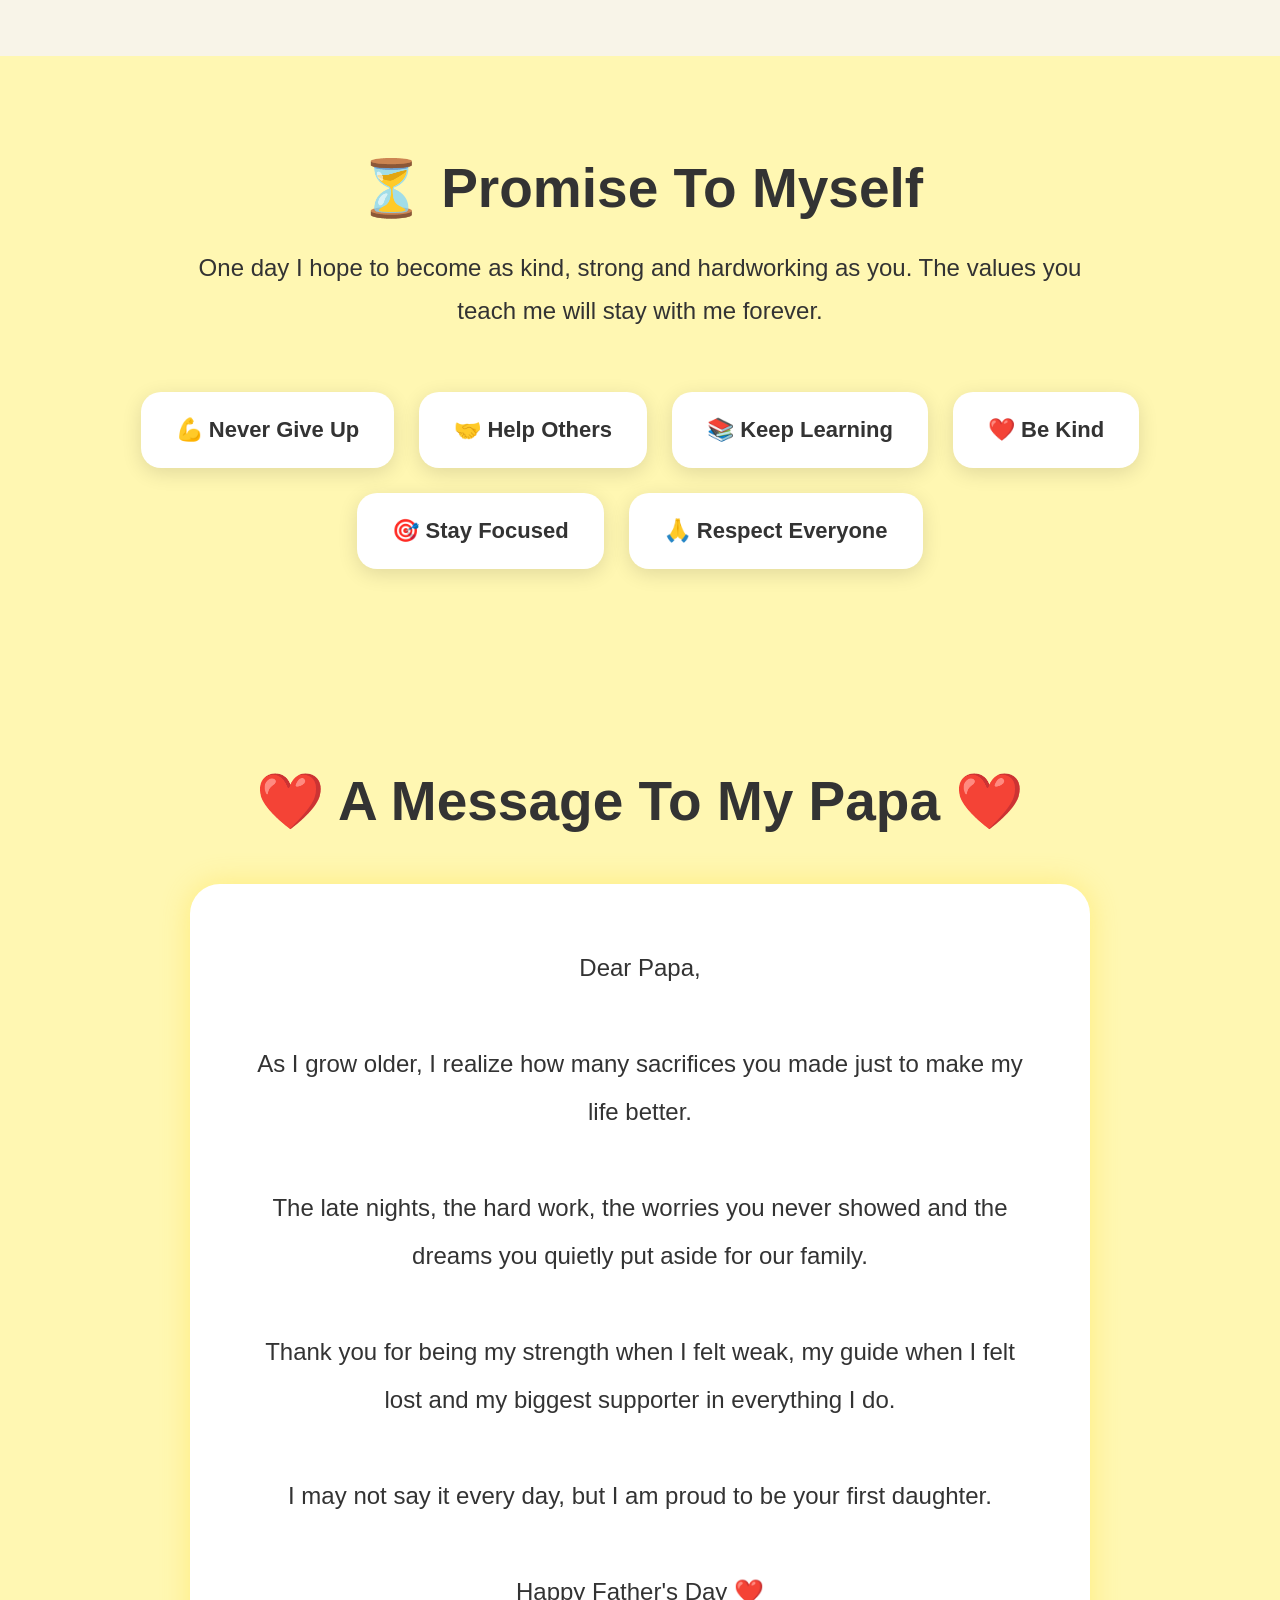
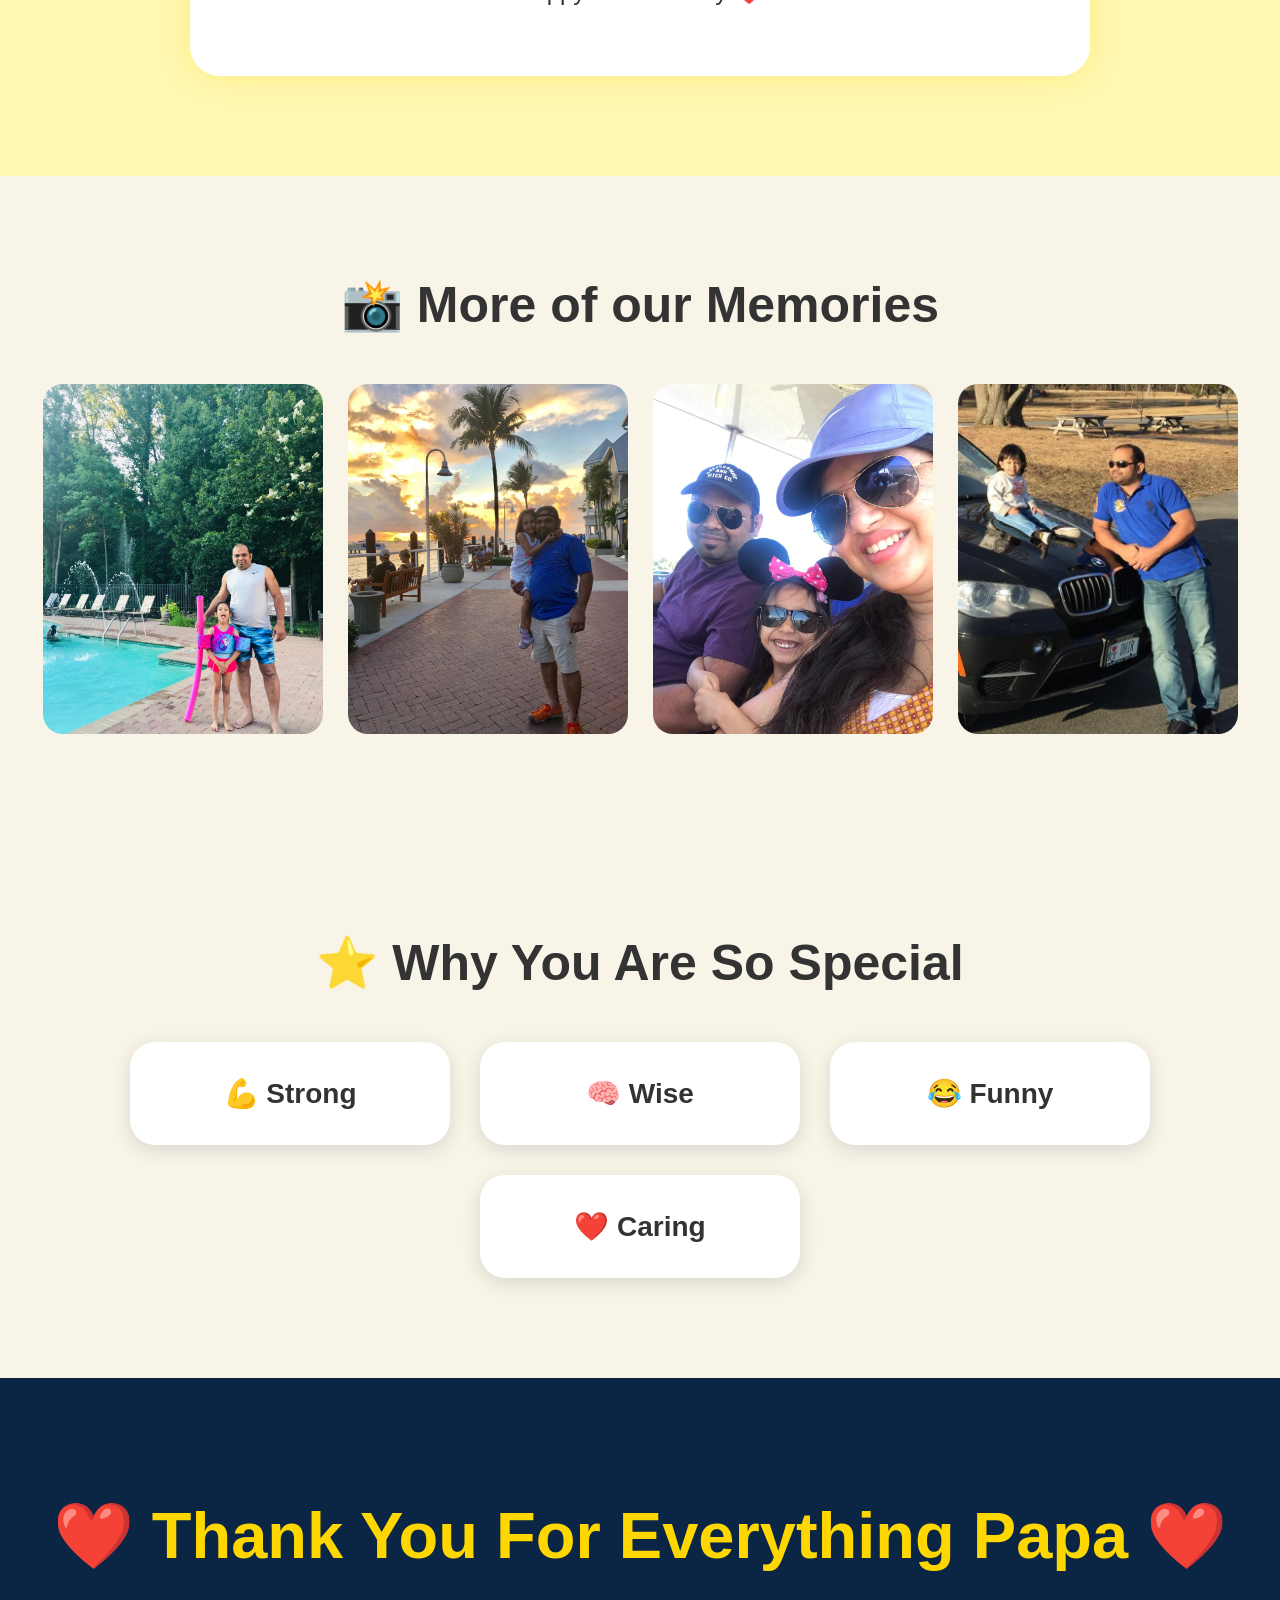
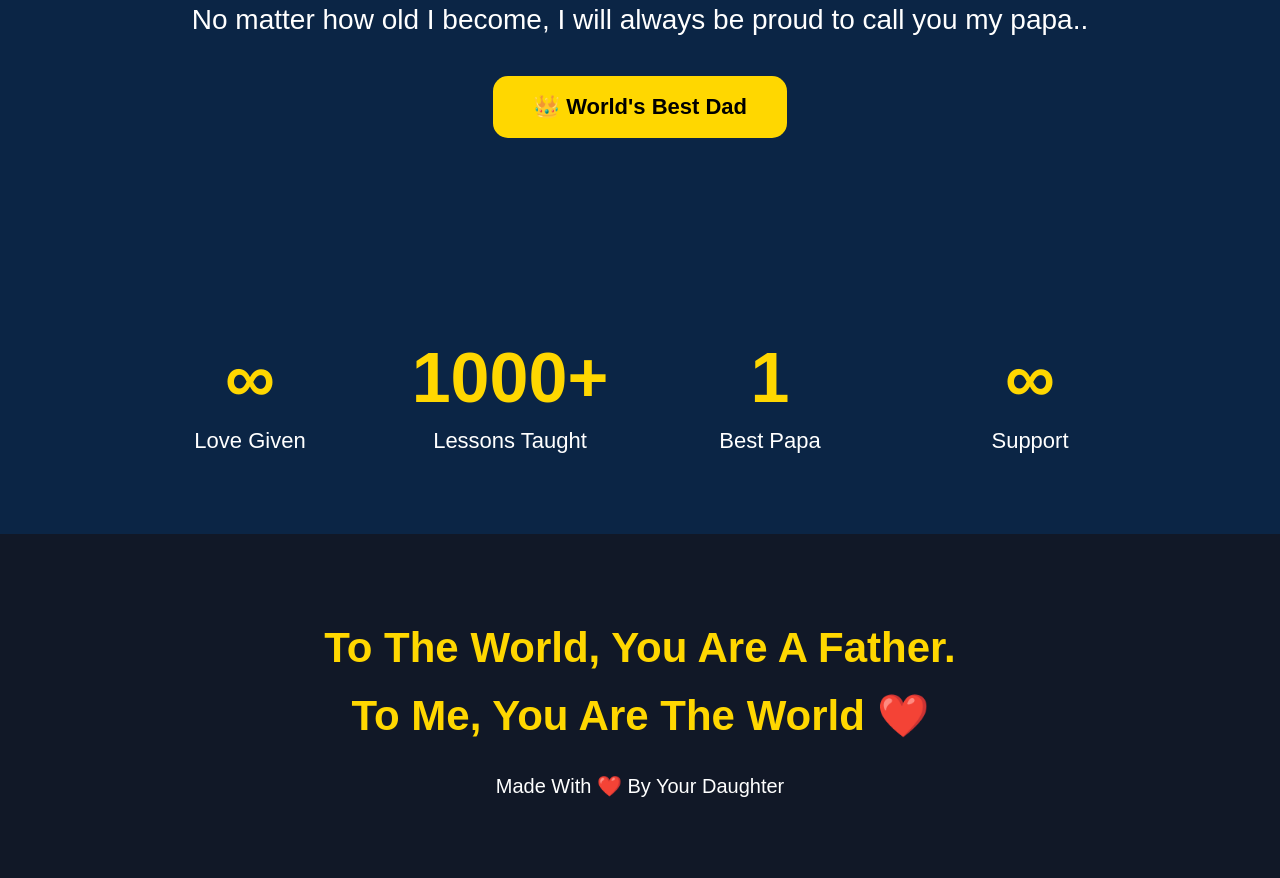
==== commit 6a654afd: "Update index.html" ====
--- a/index.html
+++ b/index.html
@@ -138,7 +138,7 @@
     </section>
 
     <section class="gallery">
-        <h2>📸 More of our Moments</h2>
+        <h2>📸 More of our Memories</h2>
 
         <div class="gallery-container">
             <img src="Dad5.jpeg">
